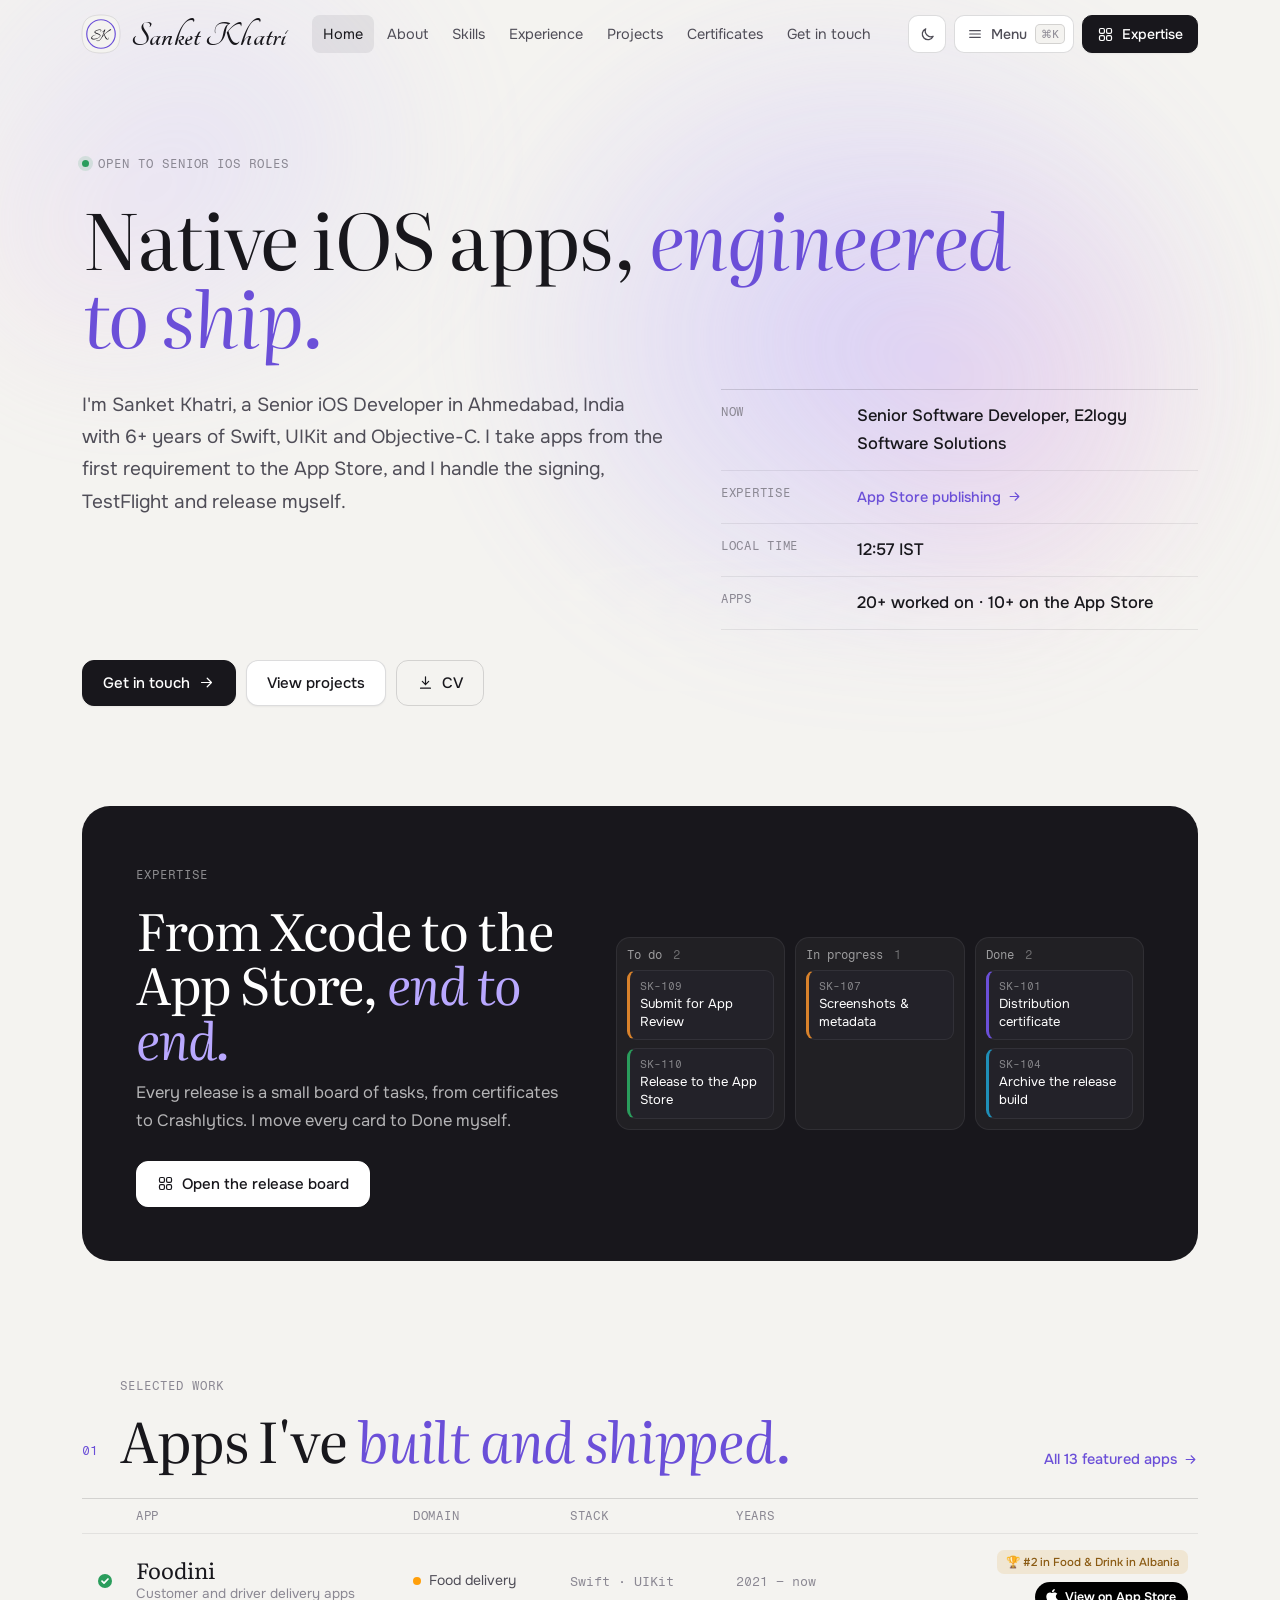
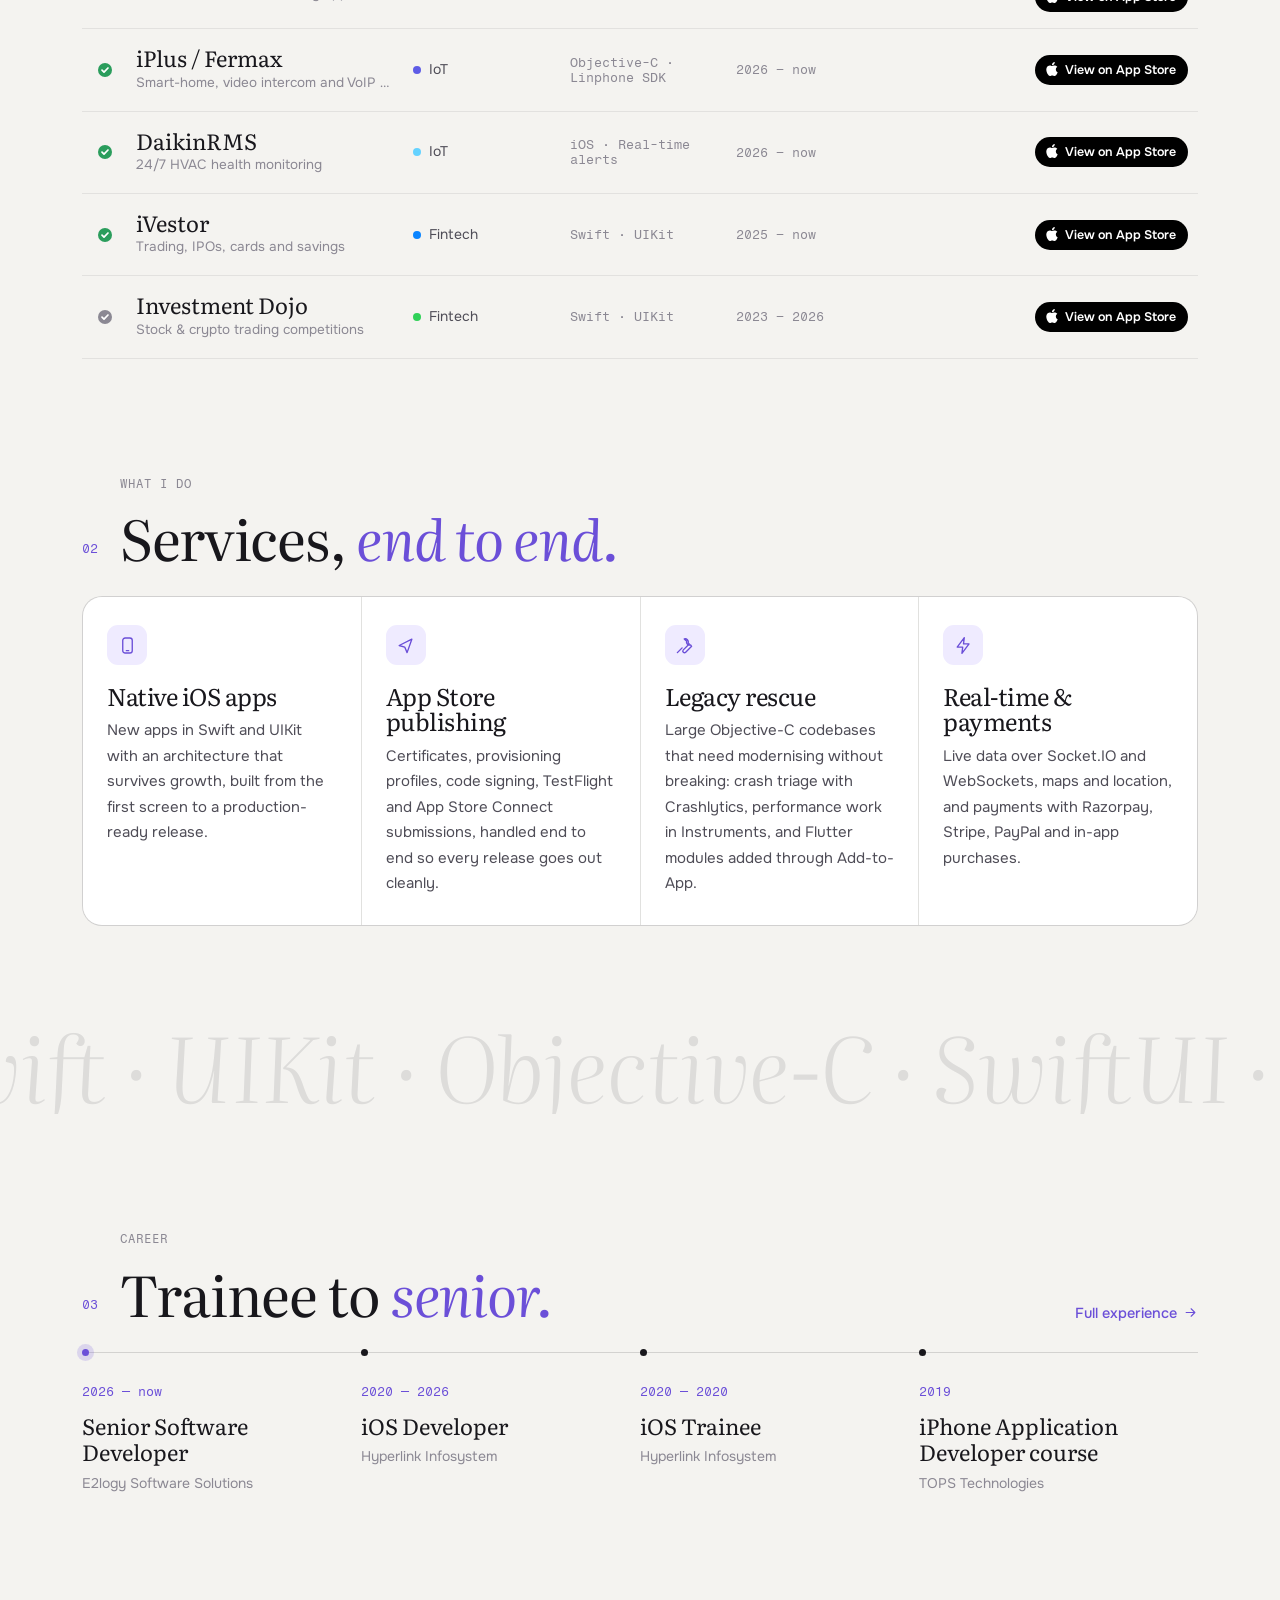
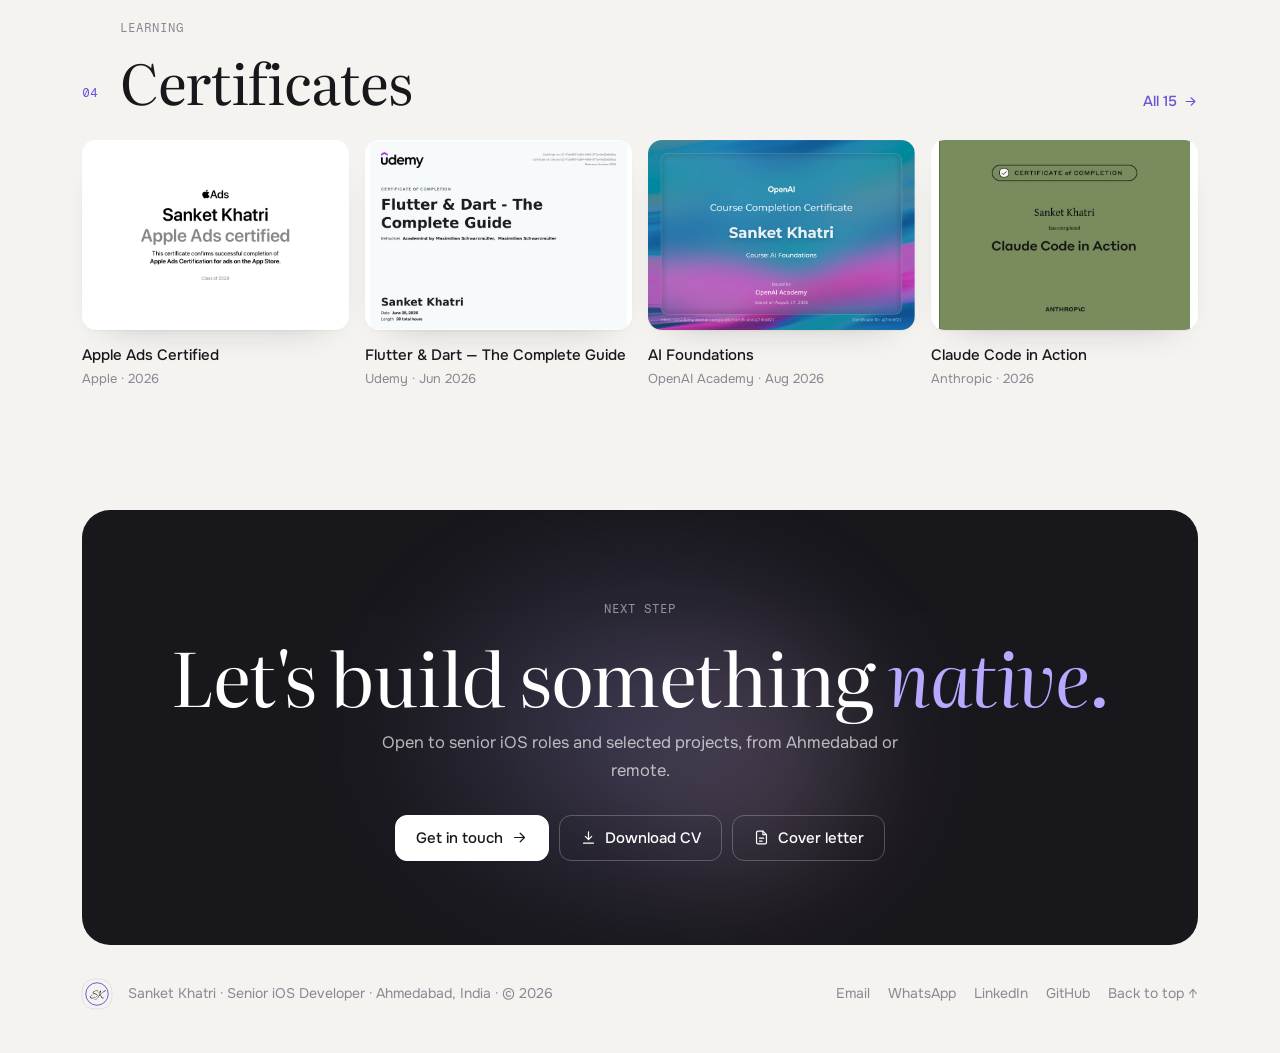
==== index.html @ 04eb6704 "initial portfolio commit" ====
<!doctype html>
<html lang="en">
<head>
  <meta charset="utf-8" />
  <script>try{var t=localStorage.getItem('sk-theme');if(t==='dark'||t==='light')document.documentElement.setAttribute('data-theme',t);}catch(e){}</script>
  <meta name="viewport" content="width=device-width, initial-scale=1, viewport-fit=cover" />
  <title>Sanket Khatri — Senior iOS Developer</title>
  <meta name="description" content="Sanket Khatri is a Senior iOS Developer in Ahmedabad with six years of Swift, UIKit and Objective-C who builds native apps and publishes them to the App Store end to end." />
  <meta property="og:title" content="Sanket Khatri — Senior iOS Developer" />
  <meta property="og:description" content="Sanket Khatri is a Senior iOS Developer in Ahmedabad with six years of Swift, UIKit and Objective-C who builds native apps and publishes them to the App Store end to end." />
  <meta property="og:type" content="website" />
  <link rel="canonical" href="https://sanketk2020.github.io/" />
  <meta name="author" content="Sanket Khatri" />
  <meta property="og:url" content="https://sanketk2020.github.io/" />
  <meta property="og:site_name" content="Sanket Khatri" />
  <meta property="og:image" content="https://sanketk2020.github.io/share.png" />
  <meta property="og:image:width" content="1200" />
  <meta property="og:image:height" content="630" />
  <meta property="og:image:alt" content="Sanket Khatri, Senior iOS Developer: native iOS apps, engineered to ship." />
  <meta name="twitter:card" content="summary_large_image" />
  <meta name="twitter:title" content="Sanket Khatri — Senior iOS Developer" />
  <meta name="twitter:image" content="https://sanketk2020.github.io/share.png" />
  <script type="application/ld+json">{"@context": "https://schema.org", "@type": "Person", "name": "Sanket Khatri", "jobTitle": "Senior iOS Developer", "url": "https://sanketk2020.github.io/", "image": "https://sanketk2020.github.io/share.png", "email": "mailto:sanketkhatri97@gmail.com", "address": {"@type": "PostalAddress", "addressLocality": "Ahmedabad", "addressRegion": "Gujarat", "addressCountry": "IN"}, "knowsAbout": ["iOS development", "Swift", "UIKit", "Objective-C", "SwiftUI", "App Store publishing"], "sameAs": ["https://www.linkedin.com/in/sanket-khatri-62255017a/", "https://github.com/sanketk2020"]}</script>
  <meta name="theme-color" content="#f4f3f0" />
  <link rel="icon" type="image/png" sizes="32x32" href="icon-32.png" />
  <link rel="icon" type="image/png" sizes="192x192" href="icon-192.png" />
  <link rel="apple-touch-icon" href="apple-touch-icon.png" />
  <link rel="preconnect" href="https://fonts.googleapis.com" />
  <link rel="preconnect" href="https://fonts.gstatic.com" crossorigin />
  <link href="https://fonts.googleapis.com/css2?family=Literata:ital,opsz,wght@0,7..72,300;0,7..72,400;0,7..72,500;1,7..72,300;1,7..72,400&family=Onest:wght@400;500;600;700&family=Fragment+Mono&family=Allura&family=Tangerine:wght@700&display=swap" rel="stylesheet" />
  <link rel="stylesheet" href="site.css?v=31" />
</head>
<body data-page="index">
  <a class="skip" href="#main">Skip to content</a>
  <main id="main"></main>
  <script src="data.js?v=31"></script>
  <script src="site.js?v=31"></script>
  <script data-goatcounter="https://sanketkhatri.goatcounter.com/count" async src="https://gc.zgo.at/count.js"></script>
  <script src="track.js" defer></script>
</body>
</html>
---- site.css ----
/* ===== shared base (same in every design; design styles follow below) ===== */
@view-transition { navigation: auto; }
::view-transition-old(root) { animation: vOut .22s ease both; }
::view-transition-new(root) { animation: vIn .42s cubic-bezier(.2,.8,.2,1) both; }
@keyframes vOut { to { opacity: 0; } }
@keyframes vIn { from { opacity: 0; transform: translateY(8px); } }
* { box-sizing: border-box; }
html { scroll-behavior: smooth; -webkit-text-size-adjust: 100%; }
body { margin: 0; background: var(--bg); color: var(--body); font: 16px/1.65 var(--sans); -webkit-font-smoothing: antialiased; overflow-x: hidden; }
body.lock { overflow: hidden; }
a { color: inherit; text-decoration: none; }
button { font: inherit; color: inherit; cursor: pointer; background: none; border: 0; padding: 0; text-align: inherit; }
img { max-width: 100%; }
h1, h2, h3, h4 { margin: 0; color: var(--ink); }
p { margin: 0 0 1em; }
:focus-visible { outline: 2px solid var(--accent); outline-offset: 3px; }
::selection { background: color-mix(in srgb, var(--accent) 22%, transparent); }
.muted { color: var(--mute); }
.ar { transition: transform .3s var(--ease); }
a:hover > .ar, button:hover > .ar { transform: translateX(3px); }
[hidden] { display: none !important; }

/* reveal on scroll */
.rv { opacity: 0; transform: translateY(16px); transition: opacity .7s var(--ease), transform .7s var(--ease); }
.rv.in { opacity: 1; transform: none; }
.d1 { transition-delay: .07s; } .d2 { transition-delay: .14s; } .d3 { transition-delay: .21s; }

/* chips, tags */
.chips { display: flex; flex-wrap: wrap; gap: 6px; }
.tag { display: inline-flex; align-items: center; gap: 5px; white-space: nowrap; }

/* App Store badge + pill */
.asbadge { display: inline-flex; align-items: center; gap: 7px; height: 40px; padding: 0 13px 0 10px; border-radius: 9px; background: #000; color: #fff; border: 1px solid #a6a6a6; cursor: pointer; white-space: nowrap; transition: transform .2s ease, box-shadow .2s ease, background .2s; }
.asbadge:hover { transform: translateY(-1px); box-shadow: 0 8px 18px -8px rgba(0,0,0,.55); }
.asbadge .apple { width: 21px; height: 21px; flex-shrink: 0; margin-top: -2px; }
.asbadge .as-txt { display: flex; flex-direction: column; line-height: 1; text-align: left; }
.asbadge small { font: 500 9.5px/1 -apple-system, 'SF Pro Text', 'Helvetica Neue', Arial, sans-serif; letter-spacing: .01em; }
.asbadge b { margin-top: 2px; font: 600 16px/1 -apple-system, 'SF Pro Display', 'Helvetica Neue', Arial, sans-serif; letter-spacing: -.02em; color: inherit; }
.asbadge.lg { height: 46px; padding: 0 16px 0 12px; }
.asbadge.lg .apple { width: 24px; height: 24px; }
.asbadge.lg b { font-size: 18px; }
.asbadge.pill { height: 30px; padding: 0 12px 0 10px; gap: 6px; border-radius: 99px; border: 0; font: 600 12.5px var(--sans); align-self: flex-start; }
.asbadge.pill .apple { width: 14px; height: 14px; }

/* modal frame */
.modal { position: fixed; inset: 0; z-index: 80; display: grid; place-items: center; padding: 20px; background: var(--scrim, rgba(10,10,12,.5)); backdrop-filter: blur(8px); -webkit-backdrop-filter: blur(8px); animation: mFd .25s ease; }
.m-box { position: relative; width: min(860px, 100%); max-height: calc(100vh - 40px); max-height: calc(100dvh - 40px); overflow: auto; overscroll-behavior: contain; background: var(--surface); color: var(--body); animation: mIn .4s var(--ease); }
.m-box.k-pub { width: min(760px, 100%); }
.m-x { position: absolute; top: 14px; right: 14px; z-index: 3; display: grid; place-items: center; width: 38px; height: 38px; border-radius: 99px; background: var(--chip, rgba(0,0,0,.06)); color: var(--ink); }
.m-x svg { width: 16px; height: 16px; }
@keyframes mFd { from { opacity: 0; } }
@keyframes mIn { from { opacity: 0; transform: translateY(18px) scale(.98); } }
.m-body { padding: 36px 40px 32px; }
.m-top { display: flex; align-items: baseline; gap: 16px; padding-right: 44px; }
.m-tags { margin: 16px 0 14px; }
.m-body h4 { margin: 22px 0 10px; }
.m-body ul { margin: 0; padding-left: 18px; }
.m-body li { margin-bottom: 5px; }
.m-btns { display: flex; flex-wrap: wrap; align-items: center; gap: 10px; margin-top: 26px; }
.m-cert { padding: 24px; }
.m-cert .frame { padding: 12px; }
.m-cert img { display: block; width: 100%; background: #fff; }
.m-cert .bar { display: flex; justify-content: space-between; align-items: center; flex-wrap: wrap; gap: 14px; margin-top: 18px; }
.m-cert .row-btns { display: flex; flex-wrap: wrap; gap: 10px; }
.m-pub { position: relative; padding: 38px 40px 34px; }
.mp-head h2 { margin: 12px 0 12px; padding-right: 40px; }
.mp-stats { display: grid; grid-template-columns: repeat(3, 1fr); gap: 10px; margin: 24px 0 26px; }
.mp-stats small { display: block; margin-top: 6px; font-size: 12.5px; }
.mp-steps { position: relative; list-style: none; margin: 0; padding: 0; display: grid; gap: 4px; }
.mp-steps li { position: relative; display: flex; gap: 16px; padding: 10px 0; animation: mpIn .5s var(--ease) both; }
.mp-steps li:nth-child(2) { animation-delay: .08s; } .mp-steps li:nth-child(3) { animation-delay: .16s; } .mp-steps li:nth-child(4) { animation-delay: .24s; }
@keyframes mpIn { from { opacity: 0; transform: translateY(10px); } }
.mp-ic { display: grid; place-items: center; width: 40px; height: 40px; flex-shrink: 0; }
.mp-ic svg { width: 19px; height: 19px; }
.mp-steps i { display: block; font: 500 10.5px var(--mono); font-style: normal; letter-spacing: .12em; text-transform: uppercase; }
.mp-steps b { display: block; margin: 2px 0 3px; font-size: 16px; color: var(--ink); }
.mp-steps small { display: block; font-size: 13.5px; line-height: 1.5; }
.mp-live { margin-top: 24px; padding-top: 22px; border-top: 1px solid var(--line); }
.mp-live h4 { margin: 0 0 12px; }
.mp-pills { display: flex; flex-wrap: wrap; gap: 8px; }
.mp-foot { display: flex; flex-wrap: wrap; gap: 10px; margin-top: 26px; }

/* form */
.form { display: grid; gap: 14px; }
.form .two { display: grid; grid-template-columns: 1fr 1fr; gap: 14px; }
.form label { display: grid; gap: 6px; font-size: 13px; font-weight: 600; color: var(--ink); }
.form input, .form select, .form textarea { width: 100%; font: 15px var(--sans); color: var(--ink); background: var(--field, transparent); border: 1px solid var(--line2, var(--line)); padding: 12px 14px; outline: none; transition: border-color .2s; }
.form input:focus, .form select:focus, .form textarea:focus { border-color: var(--accent); }
.form textarea { resize: vertical; }
.form .btn { justify-self: start; }

/* cover letter sheet */
.lt-btns { display: flex; flex-wrap: wrap; gap: 10px; margin-bottom: 24px; }
.letter { max-width: 820px; padding: 56px 64px 60px; background: #fffefb; color: #1e1e1c; font: 15.5px/1.75 var(--sans); box-shadow: 0 30px 70px -40px rgba(0,0,0,.45); border: 1px solid rgba(0,0,0,.08); border-top: 5px solid var(--accent); }
.letter h2 { font-size: 34px; color: #111; }
.lt-role { margin: 4px 0 10px; color: var(--accent); font-weight: 600; }
.lt-meta { margin: 0; font-size: 13.5px; color: #6b675f; }
.lt-meta a { color: var(--accent); }
.lt-head { padding-bottom: 20px; margin-bottom: 26px; border-bottom: 1px solid rgba(0,0,0,.1); }
.lt-date { color: #6b675f; }
.lt-sign span { color: #6b675f; }

@media (max-width: 680px) {
  .m-body, .m-pub { padding: 26px 20px 24px; }
  .m-cert { padding: 16px; }
  .form .two { grid-template-columns: 1fr; }
  .letter { padding: 30px 22px; font-size: 15px; }
}
@media (prefers-reduced-motion: reduce) {
  @view-transition { navigation: none; }
  *, *::before, *::after { animation-duration: .01ms !important; animation-iteration-count: 1 !important; transition-duration: .01ms !important; }
  .rv { opacity: 1; transform: none; }
}
@media print {
  body { background: #fff; }
  .modal, .no-print { display: none !important; }
  .rv { opacity: 1 !important; transform: none !important; }
  body[data-page="cover"] main > *:not(.letter) { display: none !important; }
  .letter { box-shadow: none; border: 0; padding: 0; max-width: none; }
}
.skip { position: absolute; left: -999px; top: 10px; z-index: 99; padding: 8px 14px; background: var(--surface); color: var(--ink); }
.skip:focus { left: 10px; }

/* effects layer + speciality overlays */
.fx { position: fixed; z-index: 90; pointer-events: none; }
.spx { position: fixed; inset: 0; z-index: 85; overflow: auto; overscroll-behavior: contain; }
.spx-x { position: absolute; top: 18px; right: 18px; z-index: 5; display: inline-flex; align-items: center; gap: 8px; height: 40px; padding: 0 16px; font: 600 13.5px var(--sans); cursor: pointer; }
.spx-x svg { width: 16px; height: 16px; }
@media (prefers-reduced-motion: reduce) { .fx { display: none; } }

/* ===== Lilac — calm and precise: warm stone, graphite, one lilac accent; a ⌘K menu and a release board ===== */
:root {
  --bg: #f4f3f0; --surface: #ffffff; --ink: #18171c; --body: #4f4d57; --mute: #8b8893; --line: rgba(24,23,28,.08); --line2: rgba(24,23,28,.15);
  --li: #6b4fd8; --li2: #b9a8ff; --tint: #efebff; --dark: #18171c; --accent: #6b4fd8; --live: #2a9d5c;
  --serif: 'Literata', Georgia, serif; --sans: 'Onest', system-ui, sans-serif; --mono: 'Fragment Mono', ui-monospace, Menlo, monospace;
  --ease: cubic-bezier(.2,.8,.2,1); --w: 1180px; --scrim: rgba(24,23,28,.4); --chip: rgba(24,23,28,.055); --field: #f4f3f0;
  --sh: 0 1px 2px rgba(24,23,28,.04), 0 16px 36px -26px rgba(24,23,28,.3);
}
body { font: 16.5px/1.7 var(--sans); }
h1, h2, h3 { font-family: var(--serif); font-weight: 400; letter-spacing: -.02em; line-height: 1.06; }
em { font-style: italic; color: var(--li); }
.content { max-width: var(--w); margin: 0 auto; padding: 0 32px; }
.eyebrow { display: inline-flex; align-items: center; gap: 9px; font: 400 12px var(--mono); letter-spacing: .08em; text-transform: uppercase; color: var(--mute); }
.live { width: 7px; height: 7px; border-radius: 50%; background: var(--live); box-shadow: 0 0 0 4px rgba(42,157,92,.14); }
.muted { color: var(--mute); }
.mesh { position: absolute; z-index: -1; pointer-events: none; width: 560px; height: 420px; border-radius: 50%; background: radial-gradient(closest-side, rgba(185,168,255,.55), transparent), radial-gradient(closest-side at 70% 60%, rgba(255,196,214,.4), transparent); filter: blur(50px); opacity: .7; translate: calc(var(--mx, 0) * 40px) calc(var(--my, 0) * 30px); transition: translate .6s var(--ease); }

/* buttons, chips, tags */
.btn { display: inline-flex; align-items: center; justify-content: center; gap: 8px; height: 46px; padding: 0 20px; border-radius: 12px; border: 1px solid var(--line2); background: var(--surface); color: var(--ink); font: 500 15px var(--sans); white-space: nowrap; box-shadow: 0 1px 2px rgba(24,23,28,.05); transition: background .2s, border-color .2s, color .2s, transform .2s var(--ease); }
.btn svg { width: 17px; height: 17px; }
.btn:hover { border-color: var(--ink); }
.btn:active { transform: scale(.98); }
.btn.pri { background: var(--ink); border-color: var(--ink); color: #fff; }
.btn.pri:hover { background: var(--li); border-color: var(--li); }
.btn.ghost { background: transparent; box-shadow: none; }
.btn.light { background: #fff; border-color: #fff; color: var(--ink); }
.btn.light:hover { background: var(--tint); }
.btn.on-dark { background: transparent; border-color: rgba(255,255,255,.24); color: #fff; box-shadow: none; }
.btn.on-dark:hover { border-color: #fff; }
.btn.sm { height: 38px; padding: 0 14px; font-size: 14px; border-radius: 10px; }
.btn:disabled { opacity: .6; }
.row-btns { display: flex; flex-wrap: wrap; gap: 10px; }
.more, .lnk { display: inline-flex; align-items: center; gap: 6px; font: 500 14.5px var(--sans); color: var(--li); white-space: nowrap; }
.more svg, .lnk svg { width: 15px; height: 15px; }
.chip { padding: 3px 10px; border-radius: 7px; background: var(--chip); font-size: 12.5px; color: var(--body); }
.chip.core { background: var(--tint); color: var(--li); font-weight: 500; }
.tag { height: 24px; padding: 0 9px; border-radius: 7px; background: var(--chip); font-size: 11.5px; font-weight: 500; color: var(--mute); }
.tag.live { color: var(--live); background: rgba(42,157,92,.1); }
.tag.gold { color: #8a5a12; background: rgba(214,160,60,.16); }
.tag.dev { color: var(--li); background: var(--tint); }
.asbadge.pill { position: relative; z-index: 2; }
.hit { position: absolute; inset: 0; z-index: 1; border-radius: inherit; }
kbd { display: inline-grid; place-items: center; min-width: 22px; height: 20px; padding: 0 5px; border-radius: 5px; border: 1px solid var(--line2); background: var(--bg); font: 400 11px var(--mono); color: var(--mute); }

/* header */
.top { position: sticky; top: 0; z-index: 50; transition: background .3s, box-shadow .3s; }
.top.scrolled { background: rgba(244,243,240,.82); box-shadow: 0 1px 0 var(--line); backdrop-filter: blur(16px) saturate(1.5); -webkit-backdrop-filter: blur(16px) saturate(1.5); }
.top-in { display: flex; align-items: center; gap: 20px; max-width: var(--w); height: 68px; margin: 0 auto; padding: 0 32px; }
.wm { display: flex; align-items: center; gap: 10px; flex-shrink: 0; }
.mk { display: grid; place-items: center; width: 32px; height: 32px; border-radius: 9px; background: var(--ink); color: #fff; font: italic 400 14px var(--serif); }
.mk.sm { width: 28px; height: 28px; font-size: 12px; border-radius: 8px; }
.wm b { font: 500 17px var(--sans); color: var(--ink); letter-spacing: -.01em; }
.nav { display: flex; gap: 2px; margin: 0 auto; }
.nav a { padding: 7px 11px; border-radius: 8px; font-size: 14.5px; color: var(--body); white-space: nowrap; transition: background .2s, color .2s; }
.nav a:hover { background: var(--chip); color: var(--ink); }
.nav a.on { color: var(--ink); background: rgba(24,23,28,.07); }
.acts { display: flex; align-items: center; gap: 8px; flex-shrink: 0; }
.kbtn { display: inline-flex; align-items: center; gap: 8px; height: 38px; padding: 0 8px 0 12px; border-radius: 10px; border: 1px solid var(--line2); background: var(--surface); color: var(--body); font: 500 14px var(--sans); }
.kbtn svg { width: 16px; height: 16px; }
.kbtn:hover { border-color: var(--ink); color: var(--ink); }

/* ⌘K command menu */
.cmdk { position: fixed; inset: 0; z-index: 90; display: flex; justify-content: center; align-items: flex-start; padding: 12vh 16px 16px; background: rgba(24,23,28,.3); backdrop-filter: blur(6px); -webkit-backdrop-filter: blur(6px); animation: mFd .2s ease; }
.ck-box { width: min(600px, 100%); max-height: 70vh; display: flex; flex-direction: column; border-radius: 18px; background: var(--surface); box-shadow: 0 40px 90px -30px rgba(24,23,28,.6), 0 0 0 1px var(--line); overflow: hidden; animation: mIn .3s var(--ease); }
.ck-in { display: flex; align-items: center; gap: 10px; padding: 14px 16px; border-bottom: 1px solid var(--line); }
.ck-in svg { width: 18px; height: 18px; color: var(--li); }
.ck-in input { flex: 1; border: 0; outline: 0; background: none; font: 400 17px var(--sans); color: var(--ink); }
.ck-list { overflow-y: auto; padding: 6px; }
.ck-i { display: flex; align-items: center; gap: 12px; width: 100%; padding: 10px 12px; border-radius: 10px; text-align: left; color: var(--ink); }
.ck-i:hover, .ck-i.sel { background: var(--tint); }
.ck-ic { display: grid; place-items: center; width: 30px; height: 30px; flex-shrink: 0; border-radius: 8px; background: var(--chip); color: var(--body); }
.ck-i.sel .ck-ic { background: var(--li); color: #fff; }
.ck-ic svg { width: 16px; height: 16px; }
.ck-i b { flex: 1; font-weight: 500; font-size: 15px; }
.ck-i small { font: 400 11.5px var(--mono); color: var(--mute); }
.ck-none { padding: 18px; text-align: center; color: var(--mute); margin: 0; }

/* hero */
.hero { position: relative; padding: 80px 0 40px; }
.mesh.big { right: -120px; top: -40px; width: 760px; height: 560px; }
.hero h1 { max-width: 1000px; margin: 22px 0 34px; font-size: clamp(44px, 6vw, 86px); line-height: 1.02; }
.h-row { display: grid; grid-template-columns: 1.1fr .9fr; gap: 56px; align-items: start; margin-bottom: 30px; }
.lede { font-size: 19px; margin: 0; }
.kv { margin: 0; border-top: 1px solid var(--line2); }
.kv div { display: grid; grid-template-columns: 120px 1fr; gap: 16px; padding: 12px 0; border-bottom: 1px solid var(--line); }
.kv dt { font: 400 12px var(--mono); letter-spacing: .06em; text-transform: uppercase; color: var(--mute); padding-top: 3px; }
.kv dd { margin: 0; color: var(--ink); font-weight: 500; }
.kv.grid { display: grid; grid-template-columns: 1fr 1fr; column-gap: 28px; }
.kv.grid div { grid-template-columns: 1fr; gap: 2px; }
.kv.strip { display: grid; grid-template-columns: repeat(4, 1fr); column-gap: 24px; margin-bottom: 30px; }
.kv.strip div { grid-template-columns: 1fr; gap: 2px; }
.kv.strip dd { font: 400 26px var(--serif); }

/* speciality band */
.ship { position: relative; display: grid; grid-template-columns: .9fr 1.1fr; gap: 48px; align-items: center; margin: 60px 0 0; padding: 54px; border-radius: 28px; background: var(--dark); color: rgba(255,255,255,.68); overflow: hidden; }
.ship h2, .cta h2 { margin: 14px 0 14px; color: #fff; font-size: clamp(34px, 4vw, 52px); }
.ship em, .cta em { color: var(--li2); }
.ship .eyebrow, .cta .eyebrow { color: rgba(255,255,255,.5); }
.ship p { margin-bottom: 26px; }
.mini-board { display: grid; grid-template-columns: repeat(3, minmax(0, 1fr)); gap: 10px; }
.mb-col { display: grid; align-content: start; gap: 8px; padding: 10px; border-radius: 14px; background: rgba(255,255,255,.04); border: 1px solid rgba(255,255,255,.07); }
.mb-col small { font: 400 11.5px var(--mono); color: rgba(255,255,255,.55); }
.mb-col small i { font-style: normal; margin-left: 4px; color: rgba(255,255,255,.35); }
.mb-c { display: block; padding: 9px 10px; border-radius: 9px; background: #232229; border: 1px solid rgba(255,255,255,.07); border-left: 3px solid var(--c); color: #fff; font-size: 13px; line-height: 1.35; }
.mb-c i { display: block; font: 400 10.5px var(--mono); font-style: normal; color: rgba(255,255,255,.45); margin-bottom: 2px; }

/* section heads */
.sec-h { display: flex; align-items: flex-end; gap: 22px; margin: 110px 0 30px; }
.sec-h > div { flex: 1; }
.sec-h h2 { margin-top: 10px; font-size: clamp(36px, 4.4vw, 56px); }
.sec-n { font: 400 13px var(--mono); color: var(--li); padding-bottom: 10px; }
.sec-n.sm { display: block; padding: 0; margin-bottom: 12px; }

/* apps table */
.tbl { border-top: 1px solid var(--line2); }
.tr { position: relative; display: grid; grid-template-columns: 26px minmax(0, 1.5fr) minmax(0, .8fr) minmax(0, .8fr) 110px auto; align-items: center; gap: 18px; padding: 16px 10px; border-bottom: 1px solid var(--line); transition: background .2s; }
.tr:not(.th):hover { background: rgba(255,255,255,.7); }
.th { padding: 10px; font: 400 11.5px var(--mono); letter-spacing: .06em; text-transform: uppercase; color: var(--mute); }
.st { display: grid; place-items: center; }
.sti { width: 16px; height: 16px; }
.st.done { color: var(--live); }
.st.shipped { color: var(--mute); }
.st.doing { color: var(--li); }
.t-name b { display: block; font: 400 22px/1.2 var(--serif); color: var(--ink); }
.t-name small { display: block; font-size: 13.5px; color: var(--mute); overflow: hidden; text-overflow: ellipsis; white-space: nowrap; }
.t-dom { display: inline-flex; align-items: center; gap: 8px; font-size: 14px; color: var(--body); }
.t-dom i { width: 8px; height: 8px; border-radius: 50%; background: var(--a); flex-shrink: 0; }
.t-stack, .t-yr { font: 400 12.5px var(--mono); color: var(--mute); }
.t-end { display: flex; align-items: center; justify-content: flex-end; gap: 8px; flex-wrap: wrap; }
.t-end .asbadge.pill { align-self: center; }
.legend { display: flex; align-items: center; flex-wrap: wrap; gap: 6px 10px; margin-top: 14px; font-size: 13px; color: var(--mute); }
.legend .st { display: inline-grid; margin-left: 8px; }

/* services, process */
.svc { list-style: none; margin: 0; padding: 0; display: grid; grid-template-columns: repeat(4, minmax(0, 1fr)); gap: 1px; background: var(--line); border: 1px solid var(--line); border-radius: 20px; overflow: hidden; }
.sv { padding: 28px 24px; background: var(--surface); }
.sv-ic { display: grid; place-items: center; width: 40px; height: 40px; margin-bottom: 18px; border-radius: 11px; background: var(--tint); color: var(--li); }
.sv-ic svg { width: 19px; height: 19px; }
.sv h3 { margin-bottom: 10px; font-size: 24px; }
.sv p { margin: 0; font-size: 15px; }

/* drifting words */
.words { margin: 90px calc(50% - 50vw) 0; overflow: hidden; white-space: nowrap; }
.words span { display: inline-block; padding-left: 4vw; font: italic 300 clamp(40px, 7vw, 96px)/1.1 var(--serif); color: rgba(24,23,28,.1); }

/* timeline */
.tl { display: grid; grid-template-columns: repeat(4, minmax(0, 1fr)); border-top: 1px solid var(--line2); }
.tl-i { position: relative; padding: 24px 20px 6px 0; }
.tl-i::before { content: ""; position: absolute; top: -4px; left: 0; width: 7px; height: 7px; border-radius: 50%; background: var(--ink); }
.tl-i.cur::before { background: var(--li); box-shadow: 0 0 0 5px rgba(107,79,216,.18); }
.tl-y { font: 400 12.5px var(--mono); color: var(--li); }
.tl-i b { display: block; margin: 8px 0 3px; font: 400 22px/1.2 var(--serif); color: var(--ink); }
.tl-i small { font-size: 14px; color: var(--mute); }

/* certificates */
.certs { display: grid; grid-template-columns: repeat(4, minmax(0, 1fr)); gap: 16px; }
.cert { display: flex; flex-direction: column; gap: 3px; text-align: left; }
.ct-img { display: block; aspect-ratio: 1.41; margin-bottom: 12px; border-radius: 14px; overflow: hidden; background: #fff; box-shadow: var(--sh); }
.ct-img img { display: block; width: 100%; height: 100%; object-fit: cover; transition: scale .6s var(--ease); }
.cert:hover .ct-img img { scale: 1.04; }
.cert b { font-size: 15px; font-weight: 500; line-height: 1.35; color: var(--ink); }
.cert small { font-size: 13px; color: var(--mute); }

/* call to action + footer */
.cta { position: relative; isolation: isolate; margin: 120px 0 0; padding: 84px 40px; border-radius: 28px; background: var(--dark); color: rgba(255,255,255,.68); text-align: center; overflow: hidden; }
.cta .mesh { left: 50%; top: 50%; margin: -210px 0 0 -280px; opacity: .45; z-index: -1; }
.cta h2 { font-size: clamp(42px, 5.8vw, 80px); }
.cta p { max-width: 520px; margin: 0 auto 30px; }
.cta .row-btns { justify-content: center; }
.foot { display: flex; align-items: center; flex-wrap: wrap; gap: 12px 16px; padding: 34px 0 44px; font-size: 14px; color: var(--mute); }
.soc { display: flex; flex-wrap: wrap; gap: 4px 18px; margin-left: auto; }
.soc a:hover { color: var(--li); }

/* page heads */
.phead { position: relative; padding: 64px 0 46px; }
.phead h1 { margin: 16px 0 18px; font-size: clamp(44px, 6vw, 84px); line-height: 1.02; }
.phead p { max-width: 640px; font-size: 18.5px; margin: 0; }

/* about: a big portrait */
.about { display: grid; grid-template-columns: minmax(0, 1fr) minmax(0, 1fr); gap: 60px; align-items: start; }
.portrait { position: sticky; top: 96px; margin: 0; }
.pf { position: relative; aspect-ratio: 4 / 5; border-radius: 24px; overflow: hidden; background: #1b1a20; box-shadow: 0 50px 90px -50px rgba(24,23,28,.7); }
.pf::after { content: ""; position: absolute; inset: 0; border-radius: inherit; box-shadow: inset 0 0 0 1px rgba(255,255,255,.08); background: linear-gradient(to top, rgba(107,79,216,.22), transparent 40%); mix-blend-mode: multiply; pointer-events: none; }
.pt-img { position: absolute; inset: -8% 0; background: url(assets/portrait.webp) 50% 16% / cover no-repeat; transition: scale 1.2s var(--ease); }
.pf:hover .pt-img { scale: 1.03; }
.portrait figcaption { display: flex; justify-content: space-between; margin-top: 12px; font: 400 12px var(--mono); letter-spacing: .06em; text-transform: uppercase; color: var(--mute); }
.ab-r { display: grid; gap: 30px; }
.prose { font-size: 17.5px; }
.prose .row-btns { margin-top: 26px; }
.oss, .edu { display: grid; grid-template-columns: 1fr 1fr; gap: 16px; }
.os, .ed { display: flex; flex-direction: column; gap: 8px; padding: 28px; border-radius: 20px; background: var(--surface); box-shadow: var(--sh); transition: transform .3s var(--ease); }
a.os:hover { transform: translateY(-3px); }
.os small { font: 400 12px var(--mono); color: var(--li); }
.os b, .ed b { font: 400 30px var(--serif); color: var(--ink); }
.ed b { font-size: 24px; }
.os p { margin: 0; }
.os .more { margin-top: auto; }
.ed small { color: var(--mute); }

/* skills */
.skills { display: grid; grid-template-columns: 1fr 1fr; gap: 16px; }
.sk { padding: 28px; border-radius: 20px; background: var(--surface); box-shadow: var(--sh); }
.sk-h .sec-n { margin-bottom: 8px; }
.sk h3 { font-size: 28px; }
.sk p { margin: 8px 0 16px; color: var(--mute); }
.sk.hot { background: var(--dark); color: rgba(255,255,255,.75); }
.sk.hot h3 { color: #fff; }
.sk.hot .sec-n { color: var(--li2); }
.sk.hot p { color: rgba(255,255,255,.55); }
.sk.hot .chip { background: rgba(255,255,255,.08); color: rgba(255,255,255,.85); }
.sk.hot .chip.core { background: var(--li2); color: var(--ink); }
.sk.hot .btn { margin-top: 20px; }

/* experience */
.jobs { display: grid; gap: 14px; }
.job { display: grid; grid-template-columns: 200px 1fr; gap: 30px; padding: 30px 32px; border-radius: 22px; background: var(--surface); box-shadow: var(--sh); }
.job.cur { box-shadow: 0 0 0 1.5px var(--li), var(--sh); }
.job-l { display: grid; gap: 10px; justify-items: start; align-content: start; }
.job-l small { color: var(--mute); }
.job-b h3 { font-size: 32px; }
.co { margin: 6px 0 16px; color: var(--li); font-weight: 500; }
.job-b ul { margin: 0 0 20px; padding-left: 18px; }
.job-b li { margin-bottom: 6px; }

/* projects */
.filters { display: flex; flex-wrap: wrap; gap: 6px; margin-bottom: 22px; }
.filters button { height: 36px; padding: 0 13px; border-radius: 9px; border: 1px solid var(--line2); background: var(--surface); font-size: 14px; color: var(--body); transition: background .2s, color .2s, border-color .2s; }
.filters button:hover { border-color: var(--ink); }
.filters button.on { background: var(--ink); border-color: var(--ink); color: #fff; }
.filters sup { font: 400 10.5px var(--mono); opacity: .6; }

/* contact */
.contact { display: grid; grid-template-columns: minmax(0, 1fr) minmax(0, 1fr); gap: 44px; align-items: start; }
.mega { display: inline-block; font: 400 clamp(26px, 3.4vw, 42px)/1.15 var(--serif); color: var(--ink); border-bottom: 1px solid var(--line2); word-break: break-all; transition: color .2s, border-color .2s; }
.mega:hover { color: var(--li); border-color: var(--li); }
.contact .muted { margin: 14px 0 20px; }
.list { border-radius: 20px; background: var(--surface); box-shadow: var(--sh); overflow: hidden; }
.lrow { display: grid; grid-template-columns: 32px 110px minmax(0, 1fr) 18px; align-items: center; gap: 12px; width: 100%; padding: 13px 18px; border-top: 1px solid var(--line); text-align: left; transition: background .2s; }
.lrow:first-child { border-top: 0; }
.lrow:hover { background: var(--tint); }
.lr-ic { display: grid; place-items: center; width: 32px; height: 32px; border-radius: 9px; background: var(--tint); color: var(--li); }
.lr-ic svg { width: 16px; height: 16px; }
.lrow b { font-weight: 500; color: var(--ink); }
.lrow > span:not(.lr-ic) { color: var(--body); overflow: hidden; text-overflow: ellipsis; white-space: nowrap; }
.lrow > svg { width: 16px; height: 16px; color: var(--mute); }
.formcard { padding: 32px; border-radius: 22px; background: var(--surface); box-shadow: var(--sh); }
.formcard h3 { font-size: 32px; margin: 12px 0 6px; }
.form input, .form select, .form textarea { border-radius: 10px; background: var(--bg); border-color: transparent; }

/* modal + letter */
.m-box { border-radius: 22px; box-shadow: 0 40px 90px -40px rgba(24,23,28,.6); }
.m-idx { font: italic 400 40px var(--serif); color: var(--li); }
.m-app h2 { font-size: 38px; }
.m-body h4 { font: 400 11.5px var(--mono); letter-spacing: .08em; text-transform: uppercase; color: var(--mute); }
.m-cert .frame { border-radius: 14px; background: var(--bg); }
.m-cert h2 { font-size: 26px; }
.letter { border-radius: 8px; border-top-color: var(--li); }
.letter h2 { font-family: var(--serif); font-weight: 400; }

/* pointer: a label that says what a click will do */
.hint { position: fixed; left: 0; top: 0; z-index: 95; padding: 5px 10px; border-radius: 8px; background: var(--ink); color: #fff; font: 500 12.5px var(--sans); white-space: nowrap; pointer-events: none; opacity: 0; scale: .85; transform-origin: 0 0; transition: opacity .18s, scale .25s var(--ease); box-shadow: 0 10px 24px -10px rgba(24,23,28,.6); }
.hint.on { opacity: 1; scale: 1; }
/* click: a checkmark draws itself */
.tick { width: 48px; height: 48px; margin: -24px 0 0 -24px; }
.tick svg { width: 100%; height: 100%; overflow: visible; }
.tick circle { fill: var(--tint); stroke: var(--li); stroke-width: 2; stroke-dasharray: 132; stroke-dashoffset: 132; animation: tkC .5s var(--ease) forwards, tkF 1.3s ease forwards; transform-origin: center; }
.tick path { fill: none; stroke: var(--li); stroke-width: 3; stroke-linecap: round; stroke-linejoin: round; stroke-dasharray: 32; stroke-dashoffset: 32; animation: tkP .35s .35s var(--ease) forwards, tkF 1.3s ease forwards; }
@keyframes tkC { to { stroke-dashoffset: 0; } }
@keyframes tkP { to { stroke-dashoffset: 0; } }
@keyframes tkF { 0%, 70% { opacity: 1; } to { opacity: 0; } }

/* ---------- Speciality: the release board ---------- */
.spx.board { background: rgba(244,243,240,.97); opacity: 0; transition: opacity .35s; }
.spx.board.open { opacity: 1; }
.spx.board.closing { opacity: 0; }
.kb-wrap { width: min(1120px, 100%); margin: 0 auto; padding: 40px 28px 60px; transform: translateY(14px); transition: transform .5s var(--ease); }
.board.open .kb-wrap { transform: none; }
.kb-head { display: flex; align-items: flex-start; justify-content: space-between; gap: 20px; }
.kb-head h2 { margin: 10px 0 6px; font-size: clamp(32px, 4vw, 46px); }
.kb-prog { margin: 24px 0 18px; }
.kb-stages { display: flex; flex-wrap: wrap; gap: 8px; margin-bottom: 12px; }
.kb-stages span { display: inline-flex; align-items: center; gap: 7px; height: 30px; padding: 0 12px; border-radius: 99px; background: var(--surface); border: 1px solid var(--line); font-size: 13px; color: var(--mute); transition: background .3s, color .3s, border-color .3s; }
.kb-stages i { width: 8px; height: 8px; border-radius: 50%; background: var(--c); opacity: .4; }
.kb-stages span.on { color: var(--ink); border-color: var(--c); box-shadow: 0 0 0 3px color-mix(in srgb, var(--c) 15%, transparent); }
.kb-stages span.on i, .kb-stages span.ok i { opacity: 1; }
.kb-stages span.ok { color: var(--ink); }
.kb-bar { height: 6px; border-radius: 6px; background: rgba(24,23,28,.08); overflow: hidden; }
.kb-bar i { display: block; height: 100%; width: calc(var(--p, 0) * 100%); background: linear-gradient(90deg, var(--li), var(--live)); transition: width .5s var(--ease); }
.kb-count { display: block; margin-top: 6px; font: 400 12px var(--mono); color: var(--mute); }
.kb-cols { display: grid; grid-template-columns: repeat(3, minmax(0, 1fr)); gap: 14px; }
.kcol { min-height: 300px; padding: 12px; border-radius: 18px; background: rgba(24,23,28,.04); }
.kcol header { display: flex; align-items: center; gap: 8px; padding: 2px 4px 12px; }
.kh-ic { display: grid; color: var(--mute); }
.kcol[data-col="doing"] .kh-ic { color: var(--li); }
.kcol[data-col="done"] .kh-ic { color: var(--live); }
.kcol header b { font-size: 14px; font-weight: 600; color: var(--ink); }
.kh-n { font: 400 12px var(--mono); font-style: normal; color: var(--mute); }
.kcol-b { display: grid; gap: 8px; }
.kc { padding: 11px 12px; border-radius: 12px; background: var(--surface); box-shadow: 0 1px 2px rgba(24,23,28,.06), 0 0 0 1px var(--line); }
.kc.doing { box-shadow: 0 0 0 1.5px var(--li), 0 12px 24px -14px rgba(107,79,216,.5); }
.kc-top { display: flex; align-items: center; gap: 8px; margin-bottom: 6px; }
.kc-st { display: grid; color: var(--mute); }
.kc.doing .kc-st { color: var(--li); }
.kc.done .kc-st { color: var(--live); }
.kc-top i { font: 400 11.5px var(--mono); font-style: normal; color: var(--mute); }
.kc-av { display: grid; place-items: center; width: 20px; height: 20px; margin-left: auto; border-radius: 50%; background: var(--ink); color: #fff; font: italic 400 9px var(--serif); }
.kc b { display: block; font-size: 14.5px; font-weight: 500; color: var(--ink); line-height: 1.35; }
.kc.done b { color: var(--mute); }
.kc-tag { display: inline-flex; align-items: center; gap: 6px; margin-top: 8px; font-size: 12px; color: var(--body); }
.kc-tag::before { content: ""; width: 7px; height: 7px; border-radius: 2px; background: var(--c); }
.kb-end { display: flex; gap: 18px; margin-top: 22px; padding: 26px; border-radius: 20px; background: var(--dark); color: rgba(255,255,255,.7); opacity: .25; transition: opacity .6s; }
.board.done .kb-end { opacity: 1; }
.kb-check { display: grid; color: var(--live); }
.kb-check .sti { width: 34px; height: 34px; }
.kb-end h3 { color: #fff; font-size: clamp(26px, 3vw, 34px); }
.kb-end em { color: var(--li2); }
.kb-stats { display: flex; flex-wrap: wrap; gap: 6px 22px; margin: 12px 0 16px; }
.kb-stats b { color: #fff; font: 400 22px var(--serif); }
.kb-end .row-btns { margin-top: 18px; }
.kb-end .btn:not(.pri) { background: transparent; border-color: rgba(255,255,255,.24); color: #fff; }

/* ---------- responsive ---------- */
@media (max-width: 1180px) {
  .nav { display: none; }
  .acts { margin-left: auto; }
  .h-row { grid-template-columns: 1fr; gap: 30px; }
  .ship { grid-template-columns: 1fr; padding: 42px; gap: 30px; }
  .svc { grid-template-columns: repeat(2, minmax(0, 1fr)); }
  .tl { grid-template-columns: repeat(2, minmax(0, 1fr)); row-gap: 14px; }
  .certs { grid-template-columns: repeat(3, minmax(0, 1fr)); }
  .tr { grid-template-columns: 26px minmax(0, 1.5fr) minmax(0, .8fr) 110px auto; }
  .t-stack, .th span:nth-child(4) { display: none; }
  .about { gap: 36px; }
}
@media (max-width: 760px) {
  .content { padding: 0 18px; }
  .top-in { height: 60px; padding: 0 16px; gap: 10px; }
  .wm b { font-size: 16px; }
  .kbtn kbd { display: none; }
  .acts .btn span { display: none; }
  .acts .btn { width: 38px; padding: 0; }
  .hero { padding: 40px 0 26px; }
  .hero h1 { font-size: clamp(38px, 11vw, 56px); margin-bottom: 24px; }
  .lede { font-size: 17px; }
  .kv div { grid-template-columns: 96px 1fr; }
  .kv.grid, .kv.strip { grid-template-columns: 1fr; }
  .ship { padding: 30px 20px; border-radius: 22px; margin-top: 40px; }
  .mini-board { grid-template-columns: 1fr; }
  .mb-col { grid-template-columns: 1fr 1fr; }
  .mb-col small { grid-column: 1 / -1; }
  .sec-h { margin-top: 80px; flex-direction: column; align-items: flex-start; gap: 6px; }
  .sec-n { padding: 0; }
  .th { display: none; }
  .tr { grid-template-columns: 22px minmax(0, 1fr); gap: 4px 12px; padding: 16px 4px; }
  .t-name { grid-column: 2; }
  .t-dom, .t-yr { grid-column: 2; }
  .t-yr { margin-top: -2px; }
  .t-end { grid-column: 2; justify-content: flex-start; margin-top: 6px; }
  .tr > .st { grid-row: 1; align-self: start; margin-top: 6px; }
  .t-name small { white-space: normal; }
  .svc, .tl, .skills, .oss, .edu { grid-template-columns: minmax(0, 1fr); }
  .certs { grid-template-columns: 1fr 1fr; gap: 12px; }
  .cert b { font-size: 14px; }
  .cta { padding: 56px 22px; border-radius: 22px; margin-top: 90px; }
  .foot { flex-direction: column; align-items: flex-start; }
  .soc { margin-left: 0; }
  .phead { padding: 40px 0 30px; }
  .phead p { font-size: 17px; }
  .mesh { width: 320px; height: 260px; }
  .mesh.big { width: 380px; height: 320px; right: -100px; }
  .about { grid-template-columns: 1fr; }
  .portrait { position: relative; top: 0; }
  .sk, .os, .ed { padding: 24px 20px; }
  .job { grid-template-columns: 1fr; gap: 12px; padding: 24px 20px; }
  .job-l { display: flex; flex-wrap: wrap; align-items: center; }
  .job-b h3 { font-size: 28px; }
  .contact { grid-template-columns: minmax(0, 1fr); gap: 34px; }
  .lrow { grid-template-columns: 32px minmax(0, 1fr) 18px; }
  .lrow > span:not(.lr-ic) { grid-column: 2; grid-row: 2; }
  .lrow > svg { grid-column: 3; grid-row: 1 / span 2; }
  .formcard { padding: 24px 20px; }
  .kb-wrap { padding: 24px 16px 50px; }
  .kb-head { flex-direction: column-reverse; }
  .kb-head .btn { align-self: flex-end; }
  .kb-cols { grid-template-columns: 1fr; }
  .kcol { min-height: 0; }
  .kb-end { flex-direction: column; padding: 22px 18px; }
}
.cta, .ship { overflow-x: clip; }

/* full-screen background glow: spans the whole viewport width and runs up behind the nav, fading out softly */
.bleed { position: absolute; z-index: -1; top: -140px; bottom: -80px; left: calc(50% - 50vw); width: 100vw; overflow: hidden; pointer-events: none;
  -webkit-mask-image: linear-gradient(to bottom, #000 70%, transparent); mask-image: linear-gradient(to bottom, #000 70%, transparent); }
.bleed i { position: absolute; inset: 0; }
.bleed .mesh { z-index: auto; }
.bleed .mesh.big { left: auto; right: 2vw; top: 60px; width: min(1000px, 62vw); height: min(720px, 80%); opacity: .8; }
.bleed .mesh.alt { left: -8vw; top: -40px; width: min(760px, 46vw); height: 60%; opacity: .45; background: radial-gradient(closest-side, rgba(196,182,255,.55), transparent), radial-gradient(closest-side at 30% 70%, rgba(255,214,226,.35), transparent); }
.phead .bleed .mesh.big { top: 20px; height: min(520px, 90%); width: min(860px, 56vw); }
body { overflow-x: hidden; }
@media (max-width: 760px) {
  .bleed { top: -100px; }
  .bleed .mesh.big { right: -20vw; width: 110vw; height: 70%; }
  .bleed .mesh.alt { left: -30vw; width: 90vw; height: 45%; }
}
@media print { .top, .cta, .words { display: none !important; } }
.tr { grid-template-columns: 26px minmax(0, 1.4fr) minmax(0, .75fr) minmax(0, .8fr) 104px 330px; }
@media (max-width: 1180px) { .tr { grid-template-columns: 26px minmax(0, 1.4fr) minmax(0, .8fr) 104px 300px; } }
@media (max-width: 760px) { .tr { grid-template-columns: 22px minmax(0, 1fr); } }

/* handwritten Copperplate signature: pointed-pen strokes, written in order */
.sig { display: block; width: min(320px, 80%); height: auto; overflow: visible; }
.sig path { fill: none; stroke: var(--ink); stroke-width: 2; stroke-linecap: round; stroke-linejoin: round; }
/* the strokes wait (paused) until the signature scrolls into view, then the pen starts */
.sig path { animation-play-state: paused !important; }
.sig.in path { animation-play-state: running !important; }
@keyframes penInk { to { stroke-dashoffset: 0; } }
.sig.hero { width: min(340px, 85%); margin-top: 16px; margin-left: -10px; }
.signed { margin: 26px 0 6px; }
.signed .sig { margin-left: -14px; width: min(390px, 92%); }
.signed small { display: block; margin-top: 2px; font: 400 12px var(--mono); letter-spacing: .06em; text-transform: uppercase; color: var(--mute); }
@media print { .sig path { stroke-dashoffset: 0 !important; animation: none !important; } }
@media (max-width: 760px) { .signed .sig { margin-left: -2px; } .sig.hero { margin-left: -2px; } }


/* dark theme: chosen in the header or ⌘K, or following the system until the visitor chooses */
:root[data-theme="dark"] { color-scheme: dark; --bg: #0f0f13; --surface: #17171d; --ink: #f1eff6; --body: #b7b4c1; --mute: #85828f; --line: rgba(255,255,255,.08); --line2: rgba(255,255,255,.15); --li: #a18bff; --li2: #cdbfff; --tint: rgba(161,139,255,.14); --dark: #1b1924; --scrim: rgba(0,0,0,.6); --chip: rgba(255,255,255,.07); --field: #1d1d24; --sh: 0 1px 2px rgba(0,0,0,.35), 0 18px 40px -26px rgba(0,0,0,.85); }
:root[data-theme="dark"] .btn.pri { background: #7258e0; border-color: #7258e0; color: #fff; }
:root[data-theme="dark"] .btn.pri:hover { background: #8169ea; border-color: #8169ea; }
:root[data-theme="dark"] .btn.light { background: #fff; border-color: #fff; color: #18171c; }
:root[data-theme="dark"] .btn.light:hover { background: #ece8ff; border-color: #ece8ff; color: #18171c; }
:root[data-theme="dark"] .btn:hover, :root[data-theme="dark"] .filters button:hover, :root[data-theme="dark"] .kbtn:hover, :root[data-theme="dark"] .tbtn:hover { border-color: rgba(255,255,255,.42); }
:root[data-theme="dark"] .top.scrolled { background: rgba(15,15,19,.84); }
:root[data-theme="dark"] .mk, :root[data-theme="dark"] .kc-av { background: #7258e0; color: #fff; }
:root[data-theme="dark"] .nav a.on { background: rgba(255,255,255,.08); }
:root[data-theme="dark"] .tr:not(.th):hover { background: rgba(255,255,255,.035); }
:root[data-theme="dark"] .words span { color: rgba(255,255,255,.07); }
:root[data-theme="dark"] .filters button.on { background: #7258e0; border-color: #7258e0; color: #fff; }
:root[data-theme="dark"] .hint { background: #2c2838; }
:root[data-theme="dark"] .spx.board { background: rgba(15,15,19,.97); }
:root[data-theme="dark"] .kb-bar { background: rgba(255,255,255,.08); }
:root[data-theme="dark"] .kcol { background: rgba(255,255,255,.03); }
:root[data-theme="dark"] .ship, :root[data-theme="dark"] .cta, :root[data-theme="dark"] .sk.hot, :root[data-theme="dark"] .kb-end { box-shadow: inset 0 0 0 1px rgba(255,255,255,.07); }
:root[data-theme="dark"] .bleed .mesh.big { opacity: .38; }
:root[data-theme="dark"] .bleed .mesh.alt { opacity: .22; }
:root[data-theme="dark"] .cmdk { background: rgba(0,0,0,.55); }
:root[data-theme="dark"] kbd { background: rgba(255,255,255,.06); }
:root[data-theme="dark"] .chip.core { background: var(--tint); color: var(--li2); }
:root[data-theme="dark"] .asbadge.pill { background: #fff; color: #000; }
:root[data-theme="dark"] .m-box { box-shadow: 0 0 0 1px var(--line), 0 40px 90px -30px #000; }
@media (prefers-color-scheme: dark) {
:root:not([data-theme="light"]) { color-scheme: dark; --bg: #0f0f13; --surface: #17171d; --ink: #f1eff6; --body: #b7b4c1; --mute: #85828f; --line: rgba(255,255,255,.08); --line2: rgba(255,255,255,.15); --li: #a18bff; --li2: #cdbfff; --tint: rgba(161,139,255,.14); --dark: #1b1924; --scrim: rgba(0,0,0,.6); --chip: rgba(255,255,255,.07); --field: #1d1d24; --sh: 0 1px 2px rgba(0,0,0,.35), 0 18px 40px -26px rgba(0,0,0,.85); }
:root:not([data-theme="light"]) .btn.pri { background: #7258e0; border-color: #7258e0; color: #fff; }
:root:not([data-theme="light"]) .btn.pri:hover { background: #8169ea; border-color: #8169ea; }
:root:not([data-theme="light"]) .btn.light { background: #fff; border-color: #fff; color: #18171c; }
:root:not([data-theme="light"]) .btn.light:hover { background: #ece8ff; border-color: #ece8ff; color: #18171c; }
:root:not([data-theme="light"]) .btn:hover, :root:not([data-theme="light"]) .filters button:hover, :root:not([data-theme="light"]) .kbtn:hover, :root:not([data-theme="light"]) .tbtn:hover { border-color: rgba(255,255,255,.42); }
:root:not([data-theme="light"]) .top.scrolled { background: rgba(15,15,19,.84); }
:root:not([data-theme="light"]) .mk, :root:not([data-theme="light"]) .kc-av { background: #7258e0; color: #fff; }
:root:not([data-theme="light"]) .nav a.on { background: rgba(255,255,255,.08); }
:root:not([data-theme="light"]) .tr:not(.th):hover { background: rgba(255,255,255,.035); }
:root:not([data-theme="light"]) .words span { color: rgba(255,255,255,.07); }
:root:not([data-theme="light"]) .filters button.on { background: #7258e0; border-color: #7258e0; color: #fff; }
:root:not([data-theme="light"]) .hint { background: #2c2838; }
:root:not([data-theme="light"]) .spx.board { background: rgba(15,15,19,.97); }
:root:not([data-theme="light"]) .kb-bar { background: rgba(255,255,255,.08); }
:root:not([data-theme="light"]) .kcol { background: rgba(255,255,255,.03); }
:root:not([data-theme="light"]) .ship, :root:not([data-theme="light"]) .cta, :root:not([data-theme="light"]) .sk.hot, :root:not([data-theme="light"]) .kb-end { box-shadow: inset 0 0 0 1px rgba(255,255,255,.07); }
:root:not([data-theme="light"]) .bleed .mesh.big { opacity: .38; }
:root:not([data-theme="light"]) .bleed .mesh.alt { opacity: .22; }
:root:not([data-theme="light"]) .cmdk { background: rgba(0,0,0,.55); }
:root:not([data-theme="light"]) kbd { background: rgba(255,255,255,.06); }
:root:not([data-theme="light"]) .chip.core { background: var(--tint); color: var(--li2); }
:root:not([data-theme="light"]) .asbadge.pill { background: #fff; color: #000; }
:root:not([data-theme="light"]) .m-box { box-shadow: 0 0 0 1px var(--line), 0 40px 90px -30px #000; }
}
/* dark theme */
body { transition: background-color .35s ease, color .35s ease; }
.tbtn { display: grid; place-items: center; width: 38px; height: 38px; border-radius: 10px; border: 1px solid var(--line2); background: var(--surface); color: var(--body); }
.tbtn:hover { border-color: var(--ink); color: var(--ink); }
.tbtn svg { width: 17px; height: 17px; }

/* logo 38a: calligraphy SK in a thin ring + "Sanket / KHATRI" wordmark */
.mk38 { display: block; width: 38px; height: 38px; flex-shrink: 0; overflow: visible; }
.mk38 .t { fill: var(--mk-tile); stroke: var(--mk-edge); stroke-width: 1.2; }
.mk38 .r { fill: none; stroke: var(--mk-ring); stroke-width: 2; }
.mk38 .s { font: 27px Allura, cursive; fill: var(--mk-ink); }
.wmk { display: inline-flex; flex-direction: column; line-height: 1; }
.wmk-s { font: 700 38px/.9 Tangerine, cursive; letter-spacing: .005em; }
.wmk-k { margin: -1px 0 0 30px; font: 600 8.5px/1 var(--sans); letter-spacing: .38em; text-transform: uppercase; }
:root { --mk-tile: #f4f3f0; --mk-ring: #6b4fd8; --mk-ink: #18171c; --mk-edge: rgba(24,23,28,.14); }
:root[data-theme="dark"] { --mk-tile: #1b1924; --mk-ring: #a18bff; --mk-ink: #f1eff6; --mk-edge: rgba(255,255,255,.14); }
@media (prefers-color-scheme: dark) { :root:not([data-theme="light"]) { --mk-tile: #1b1924; --mk-ring: #a18bff; --mk-ink: #f1eff6; --mk-edge: rgba(255,255,255,.14); } }
.wm { gap: 11px; }
.wm .wmk-s { font-size: 36px; line-height: 1; color: var(--ink); padding-top: 3px; }
.mk38.sm { width: 30px; height: 30px; }
@media (max-width: 760px) { .wm { gap: 8px; } .wm .mk38 { width: 32px; height: 32px; } .wm .wmk-s { font-size: 30px; } }

/* ===== skills as a type specimen ===== */
.ss { margin: 6px 0 40px; }
.ss-tabs { display: flex; flex-wrap: wrap; gap: 6px; }
.ss-tabs button { height: 36px; padding: 0 14px; border-radius: 99px; border: 1px solid var(--line2); font-size: 13.5px; color: var(--body); transition: background .2s, color .2s, border-color .2s; }
.ss-tabs button:hover { color: var(--ink); border-color: var(--ink); }
.ss-tabs button.on { background: var(--ink); border-color: var(--ink); color: var(--ss-on-ink); }
.ss-note { min-height: 26px; margin: 18px 0 0; font-size: 15px; color: var(--mute); }
.ss-note b { color: var(--ink); font-weight: 600; }
.ss-note i { font-family: var(--serif); font-size: 1.1em; color: var(--ss-acc); }
.ss-idx { display: flex; flex-wrap: wrap; align-items: baseline; justify-content: center; gap: 8px 26px; margin-top: 22px; padding: 48px 34px 52px; border-radius: var(--ss-r); background: var(--ss-bg); border: 1px solid var(--line); line-height: 1.12; }
.ssw { font-family: var(--serif); font-weight: 400; font-size: calc(var(--s) * 1px); line-height: 1.12; color: var(--ink); letter-spacing: -.01em; cursor: default; outline: none; border-radius: 6px; transition: opacity .45s, color .25s, transform .35s var(--ease); }
.ssw.core { font-style: italic; color: var(--ss-acc); }
.ssw:hover, .ssw:focus-visible { color: var(--ss-hi); transform: translateY(-2px); }
.ssw:focus-visible { box-shadow: 0 0 0 2px var(--ss-hi); }
.ssw.dim { opacity: .14; }
.ssw sup { margin-left: 3px; font: 500 11px var(--mono); font-style: normal; color: var(--mute); vertical-align: super; }
.ss-key { display: flex; flex-wrap: wrap; justify-content: center; gap: 6px 26px; margin-top: 14px; font-size: 12.5px; color: var(--mute); }
.ss-key i { font-family: var(--serif); font-size: 15px; color: var(--ss-acc); }
.ss-key sup { font: 500 10px var(--mono); }
.ss-xp { display: flex; flex-wrap: wrap; align-items: center; justify-content: center; gap: 12px 16px; margin-top: 28px; font-size: 15px; color: var(--body); }
.ss-tip { position: fixed; left: 0; top: 0; z-index: 90; max-width: 300px; padding: 10px 14px; border-radius: 12px; background: var(--ss-tip-bg); color: #f5f3ef; font-size: 13px; line-height: 1.45; pointer-events: none; opacity: 0; transform: translateY(4px); transition: opacity .2s, transform .2s; box-shadow: 0 18px 34px -16px rgba(0,0,0,.5); }
.ss-tip.on { opacity: 1; transform: none; }
.ss-tip b { display: block; font-size: 14px; font-weight: 600; }
.ss-tip small { display: block; font-size: 12px; opacity: .7; }
.ss-tip span { display: block; margin-top: 4px; }
/* ===== certificates: issuer segmented control ===== */
.isf { display: flex; flex-direction: column; align-items: flex-start; gap: 10px; margin-bottom: 26px; }
.isf .seg { display: inline-flex; flex-wrap: wrap; gap: 2px; padding: 4px; border-radius: 12px; background: rgba(118,118,128,.12); }
.isf .seg button { height: 34px; padding: 0 14px; border: 0; border-radius: 9px; background: transparent; font-size: 13.5px; font-weight: 500; color: var(--ink); transition: background .25s, box-shadow .25s; }
.isf .seg button i { margin-left: 7px; font: 500 11px var(--mono); font-style: normal; color: var(--mute); }
.isf .seg button:hover { background: rgba(118,118,128,.1); }
.isf .seg button.on { background: var(--seg-on); box-shadow: 0 1px 2px rgba(0,0,0,.08), 0 3px 10px rgba(0,0,0,.1); }
.isf-cap { font-size: 13.5px; color: var(--mute); }
@media (max-width: 680px) {
  .ss-idx { gap: 6px 16px; padding: 28px 16px 32px; }
  .ssw { font-size: calc(var(--s) * .72px); }
  .ss-tabs button { height: 34px; padding: 0 12px; font-size: 13px; }
  .isf .seg button { padding: 0 10px; font-size: 13px; }
}
.ss { --ss-acc: var(--li); --ss-hi: var(--li); --ss-bg: var(--surface); --ss-r: 18px; --ss-on-ink: var(--bg); --ss-tip-bg: #18171c; }
.isf { --seg-on: var(--surface); }
:root[data-theme="dark"] .ss { --ss-tip-bg: #2a2733; }
@media (prefers-color-scheme: dark) { :root:not([data-theme="light"]) .ss { --ss-tip-bg: #2a2733; } }

/* the hover card sits on <body>, so it gets its own solid colours */
.ss-tip { background: #18171c; color: #f4f3f0; border: 1px solid rgba(255,255,255,.08); }
:root[data-theme="dark"] .ss-tip { background: #26232f; border-color: rgba(255,255,255,.14); box-shadow: 0 22px 40px -14px rgba(0,0,0,.8); }
@media (prefers-color-scheme: dark) { :root:not([data-theme="light"]) .ss-tip { background: #26232f; border-color: rgba(255,255,255,.14); box-shadow: 0 22px 40px -14px rgba(0,0,0,.8); } }

/* ===== skills: interactive bento ===== */
.bt-grid { display: grid; grid-template-columns: repeat(4, 1fr); grid-template-areas: "a a b c" "a a d d" "e e f f" "g g f f"; gap: 16px; margin: 6px 0 30px; }
.bt { position: relative; overflow: hidden; isolation: isolate; padding: 24px 24px 22px; border-radius: var(--bt-r); background: var(--bt-bg); border: 1px solid var(--line); transform-style: preserve-3d; transition: opacity .7s var(--ease), transform .5s var(--ease), box-shadow .5s, border-color .3s; }
.bt.lit { transition: opacity .7s var(--ease), transform .12s linear, box-shadow .5s, border-color .3s; transition-delay: 0s; box-shadow: 0 26px 50px -30px rgba(0,0,0,.45); border-color: color-mix(in srgb, var(--bt-acc) 35%, var(--line)); }
.bt-light { position: absolute; inset: 0; z-index: -1; pointer-events: none; opacity: 0; transition: opacity .4s; background: radial-gradient(420px circle at var(--lx, 50%) var(--ly, 50%), color-mix(in srgb, var(--bt-acc) 14%, transparent), transparent 65%); }
.bt.lit .bt-light { opacity: 1; }
.bt-n { font: 500 11px var(--mono); color: var(--bt-acc); letter-spacing: .06em; }
.bt h3 { margin: 8px 0 6px; font-family: var(--serif); font-size: 26px; line-height: 1.1; color: var(--ink); }
.bt p { margin: 0 0 16px; font-size: 13.5px; line-height: 1.55; color: var(--mute); }
.bt.big h3 { font-size: 36px; }
.bt-chips { display: flex; flex-wrap: wrap; gap: 6px; }
.bt-chips span { padding: 5px 11px; border-radius: 9px; background: var(--bt-chip); font-size: 13px; color: var(--ink); opacity: 0; transform: translateY(8px) scale(.96); transition: opacity .45s var(--ease), transform .45s var(--ease), background .2s, color .2s; transition-delay: calc(var(--d) * 45ms + .15s); }
.bt.in .bt-chips span, .bt:not(.rv) .bt-chips span { opacity: 1; transform: none; }
.bt-chips span:hover { background: var(--bt-acc); color: var(--bt-acc-ink); transition-delay: 0s; }
/* iOS tile: rolling language */
.bt-roll { display: flex; align-items: baseline; gap: 14px; margin: 18px 0 18px; font-family: var(--serif); font-size: 50px; line-height: 1.15; color: var(--ink); }
.bt-roll > span:first-child { font-size: 15px; font-family: var(--sans); color: var(--mute); }
.bt-win { display: inline-block; height: 1.3em; line-height: 1.3; overflow: hidden; vertical-align: bottom; }
.bt-reel { display: flex; flex-direction: column; color: var(--bt-acc); font-style: italic; }
.bt-reel span { height: 1.3em; line-height: 1.3; white-space: nowrap; }
/* App Store tile: dark, with a small release running */
.bt.dark { background: var(--bt-dark); border-color: transparent; cursor: pointer; }
.bt.dark h3 { color: var(--bt-dark-ink); }
.bt.dark p { color: color-mix(in srgb, var(--bt-dark-ink) 62%, transparent); }
.bt.dark .bt-n { color: var(--bt-dark-acc); }
.bt.dark .bt-chips span { background: rgba(255,255,255,.1); color: var(--bt-dark-ink); }
.bt.dark .bt-chips span:hover { background: var(--bt-dark-acc); color: var(--bt-dark); }
.bt.dark .bt-light { background: radial-gradient(420px circle at var(--lx, 50%) var(--ly, 50%), rgba(255,255,255,.1), transparent 65%); }
.bt-ship { margin: 18px 0 20px; }
.bt-steps { display: grid; grid-template-columns: repeat(4, 1fr); gap: 8px; }
.bt-steps span { position: relative; padding-top: 16px; font-size: 12.5px; color: color-mix(in srgb, var(--bt-dark-ink) 45%, transparent); transition: color .35s; }
.bt-steps span::before { content: ""; position: absolute; left: 0; top: 0; width: 9px; height: 9px; border-radius: 50%; border: 1.5px solid color-mix(in srgb, var(--bt-dark-ink) 40%, transparent); transition: background .35s, border-color .35s, box-shadow .35s; }
.bt-steps span.done { color: color-mix(in srgb, var(--bt-dark-ink) 80%, transparent); }
.bt-steps span.done::before { background: var(--bt-dark-acc); border-color: var(--bt-dark-acc); }
.bt-steps span.on { color: var(--bt-dark-ink); font-weight: 600; }
.bt-steps span.on::before { border-color: var(--bt-dark-acc); box-shadow: 0 0 0 5px color-mix(in srgb, var(--bt-dark-acc) 30%, transparent); }
.bt-bar { display: block; height: 2px; margin-top: 12px; border-radius: 2px; background: rgba(255,255,255,.14); overflow: hidden; }
.bt-bar b { display: block; height: 100%; width: 0; background: var(--bt-dark-acc); transition: width .9s var(--ease); }
.bt-go { display: inline-flex; align-items: center; gap: 8px; margin-top: 18px; font-size: 14px; font-weight: 600; color: var(--bt-dark-ink); }
.bt-go i { font-style: normal; transition: transform .3s var(--ease); }
.bt.dark:hover .bt-go i { transform: translateX(4px); }
.bt.dark:focus-visible { outline: 2px solid var(--bt-dark-acc); outline-offset: 3px; }
@media (max-width: 900px) { .bt-grid { grid-template-columns: 1fr 1fr; grid-template-areas: "a a" "f f" "b c" "d d" "e e" "g g"; } }
@media (max-width: 620px) { .bt-grid { grid-template-columns: 1fr; grid-template-areas: "a" "f" "b" "c" "d" "e" "g"; gap: 12px; } .bt { padding: 20px 18px; } .bt.big h3 { font-size: 30px; } .bt-roll { font-size: 40px; gap: 10px; } .bt-steps span { font-size: 11px; } }
@media (prefers-reduced-motion: reduce) { .bt-chips span { opacity: 1; transform: none; transition: none; } }
.bt-grid { --bt-r: 18px; --bt-bg: var(--surface); --bt-acc: var(--li); --bt-acc-ink: #fff; --bt-chip: var(--chip); --bt-dark: #18171c; --bt-dark-ink: #f4f3f0; --bt-dark-acc: #b9a8ff; }
:root[data-theme="dark"] .bt-grid { --bt-dark: #211e2b; }
@media (prefers-color-scheme: dark) { :root:not([data-theme="light"]) .bt-grid { --bt-dark: #211e2b; } }

/* big tiles fill their height: rolling word in the middle, chips at the bottom */
.bt.big { display: flex; flex-direction: column; }
.bt.big:not(.dark) .bt-roll { margin: auto 0; padding: 22px 0; font-size: 64px; }
.bt.big .bt-chips { margin-top: auto; }
.bt.dark .bt-ship { margin-top: auto; }
@media (max-width: 620px) { .bt.big:not(.dark) .bt-roll { font-size: 44px; padding: 12px 0; } }

/* compact bento: tile 01 is one row, App Store runs wide underneath */
.bt-grid { grid-template-areas: "a a b c" "d e e e" "f f f g"; }
.bt.big:not(.dark) { display: block; }
.bt.big:not(.dark) h3 { font-size: 30px; }
.bt.big:not(.dark) .bt-roll { margin: 4px 0 16px; padding: 0; font-size: 40px; }
.bt.big:not(.dark) .bt-chips { margin-top: 0; }
.bt.dark .bt-ship { margin-top: 18px; max-width: 620px; }
@media (max-width: 900px) { .bt-grid { grid-template-areas: "a a" "f f" "b c" "d d" "e e" "g g"; } }
@media (max-width: 620px) { .bt-grid { grid-template-areas: "a" "f" "b" "c" "d" "e" "g"; } .bt.big:not(.dark) .bt-roll { font-size: 34px; } }

/* every tile: title at the top, skills along the bottom edge */
.bt, .bt.big:not(.dark) { display: flex; flex-direction: column; }
.bt .bt-chips, .bt.big:not(.dark) .bt-chips { margin-top: auto; }
.bt.big:not(.dark) .bt-roll { margin-bottom: 14px; }

/* ===== experience: expandable rows ===== */
.xa { margin: 8px 0 30px; border-top: 1px solid var(--line); }
.xa-r { border-bottom: 1px solid var(--line); }
.xa-h { display: grid; grid-template-columns: 140px 1fr auto 28px; align-items: center; gap: 18px; width: 100%; padding: 22px 6px; text-align: left; color: inherit; transition: padding .3s var(--ease); }
.xa-h:hover { padding-left: 14px; }
.xa-h small { font: 500 12.5px var(--mono); color: var(--mute); }
.xa-h b { font-family: var(--serif); font-weight: 400; font-size: 26px; line-height: 1.15; color: var(--ink); }
.xa-h span { font-size: 14px; color: var(--mute); text-align: right; }
.xa-now { margin-left: 8px; padding: 2px 9px; border-radius: 99px; background: var(--xa-tint); color: var(--xa-acc); font: 600 11.5px var(--sans); font-style: normal; }
.xa-h i { display: grid; place-items: center; width: 28px; height: 28px; border-radius: 50%; border: 1px solid var(--line2); font-style: normal; font-size: 17px; color: var(--xa-acc); transition: transform .35s var(--ease), background .25s, color .25s; }
.xa-r.open .xa-h i { transform: rotate(45deg); background: var(--xa-acc); border-color: var(--xa-acc); color: var(--xa-acc-ink); }
.xa-b { display: grid; grid-template-rows: 0fr; transition: grid-template-rows .5s var(--ease); }
.xa-r.open .xa-b { grid-template-rows: 1fr; }
.xa-b > div { overflow: hidden; }
.xa-in { padding: 0 6px 26px 164px; }
.xa-m { margin: 0 0 12px; font-size: 13.5px; color: var(--mute); }
.xa-in ul { margin: 0 0 16px; padding-left: 18px; }
.xa-in li { margin-bottom: 7px; font-size: 15px; line-height: 1.6; }
.xa-in li::marker { color: var(--xa-acc); }
/* ===== projects: filter by technology ===== */
.tfx { margin: 0 0 20px; }
.tfx-top { display: flex; align-items: center; justify-content: space-between; gap: 12px; margin-bottom: 10px; }
.tfx-l { font: 600 11px var(--sans); letter-spacing: .18em; text-transform: uppercase; color: var(--mute); }
.tfx-clear { height: 30px; padding: 0 12px; border-radius: 99px; border: 1px solid var(--line2); font-size: 13px; color: var(--ink); }
.tfx-k { display: flex; flex-wrap: wrap; gap: 6px; }
.tfx-k button { height: 34px; padding: 0 13px; border-radius: 99px; border: 1px solid var(--line2); font-size: 13.5px; color: var(--body); transition: background .2s, color .2s, border-color .2s; }
.tfx-k button:hover { border-color: var(--ink); color: var(--ink); }
.tfx-k button i { margin-left: 6px; font: 500 11px var(--mono); font-style: normal; color: var(--mute); }
.tfx-k button.on { background: var(--xa-acc); border-color: var(--xa-acc); color: var(--xa-acc-ink); }
.tfx-k button.on i { color: var(--xa-acc-ink); opacity: .8; }
.tfx-o { min-height: 24px; margin: 16px 0 16px; font-size: 14px; color: var(--mute); }
.tfx-g { display: grid; grid-template-columns: repeat(3, 1fr); gap: 14px; }
.tfx-c { position: relative; display: flex; flex-direction: column; padding: 20px 20px 16px; border-radius: var(--xa-r); background: var(--xa-bg); border: 1px solid var(--line); transition: transform .35s var(--ease), box-shadow .35s, border-color .25s; }
.tfx-c:hover { transform: translateY(-3px); border-color: color-mix(in srgb, var(--xa-acc) 35%, var(--line)); box-shadow: 0 22px 40px -28px rgba(0,0,0,.45); }
.tfx-hit { position: absolute; inset: 0; z-index: 1; border-radius: inherit; cursor: pointer; }
.tfx-c small { font: 600 10.5px var(--sans); letter-spacing: .14em; text-transform: uppercase; color: var(--xa-hi); }
.tfx-c b { margin: 8px 0 6px; font-family: var(--serif); font-weight: 400; font-size: 24px; line-height: 1.1; color: var(--ink); }
.tfx-c p { margin: 0 0 14px; font-size: 13.5px; line-height: 1.55; color: var(--mute); }
.tfx-ch { display: flex; flex-wrap: wrap; gap: 5px; margin-bottom: 14px; }
.tfx-ch span { padding: 3px 9px; border-radius: 7px; background: var(--xa-chip); font-size: 12px; color: var(--ink); transition: background .2s, color .2s; }
.tfx-ch span.tin { background: var(--xa-acc); color: var(--xa-acc-ink); }
.tfx-ft { display: flex; flex-wrap: wrap; align-items: center; gap: 8px; margin-top: auto; }
.tfx-ft .asbadge { position: relative; z-index: 2; }
@media (max-width: 960px) { .tfx-g { grid-template-columns: 1fr 1fr; } }
@media (max-width: 680px) {
  .xa-h { grid-template-columns: 1fr 28px; gap: 4px 12px; padding: 18px 2px; }
  .xa-h:hover { padding-left: 2px; }
  .xa-h small, .xa-h b, .xa-h span { grid-column: 1; text-align: left; }
  .xa-h b { font-size: 22px; }
  .xa-h i { grid-column: 2; grid-row: 1 / 4; }
  .xa-in { padding: 0 2px 22px; }
  .tfx-g { grid-template-columns: 1fr; }
}
.xa, .tfx { --xa-acc: var(--li); --xa-acc-ink: #fff; --xa-tint: var(--tint); --xa-bg: var(--surface); --xa-r: 16px; --xa-hi: var(--li); --xa-chip: var(--chip); }
:root[data-theme="dark"] .xa, :root[data-theme="dark"] .tfx { --xa-acc: #8168e8; }
@media (prefers-color-scheme: dark) { :root:not([data-theme="light"]) .xa, :root:not([data-theme="light"]) .tfx { --xa-acc: #8168e8; } }

/* the Live tag keeps its full size (the small round .live status dot must not shrink it) */
.tag.live { width: auto; height: 24px; border-radius: 7px; box-shadow: none; flex-shrink: 0; }

/* ===== Get in touch: right column + 'scan to save my contact' QR card ===== */
.c-side { display: grid; gap: 18px; align-content: start; min-width: 0; }
.qrc { display: grid; grid-template-columns: auto minmax(0, 1fr); gap: 22px; align-items: center; padding: 20px 22px; border-radius: var(--qr-r); background: var(--qr-bg); border: 1px solid var(--line); }
.qrc-code { display: grid; place-items: center; width: 136px; height: 136px; padding: 9px; border-radius: 12px; background: #fff; box-shadow: inset 0 0 0 1px rgba(0,0,0,.07); }
.qrc-code img, .qrc-code canvas { display: block; width: 118px !important; height: 118px !important; image-rendering: pixelated; }
.qrc-code span { font-size: 12px; line-height: 1.4; color: #8a8a8a; text-align: center; }
.qrc h3 { margin: 6px 0 6px; font-size: 22px; line-height: 1.2; }
.qrc p { margin: 0 0 14px; font-size: 13.5px; line-height: 1.55; }
.qrc .btn { white-space: nowrap; }
.qrc .q-s { display: none; }
@media (max-width: 680px) {
  .qrc { grid-template-columns: 1fr; justify-items: start; gap: 16px; padding: 20px; }
  .qrc-code { justify-self: center; margin-bottom: 4px; }
}
@media (max-width: 680px), (hover: none) and (pointer: coarse) {
  .qrc .q-l { display: none; } .qrc .q-s { display: inline; }
}
.qrc { --qr-bg: var(--surface); --qr-r: 16px; }
/* the big email stays whole: only wraps before the @ on very narrow screens */
.mega { word-break: normal; overflow-wrap: normal; font-size: clamp(24px, 2.7vw, 36px); }
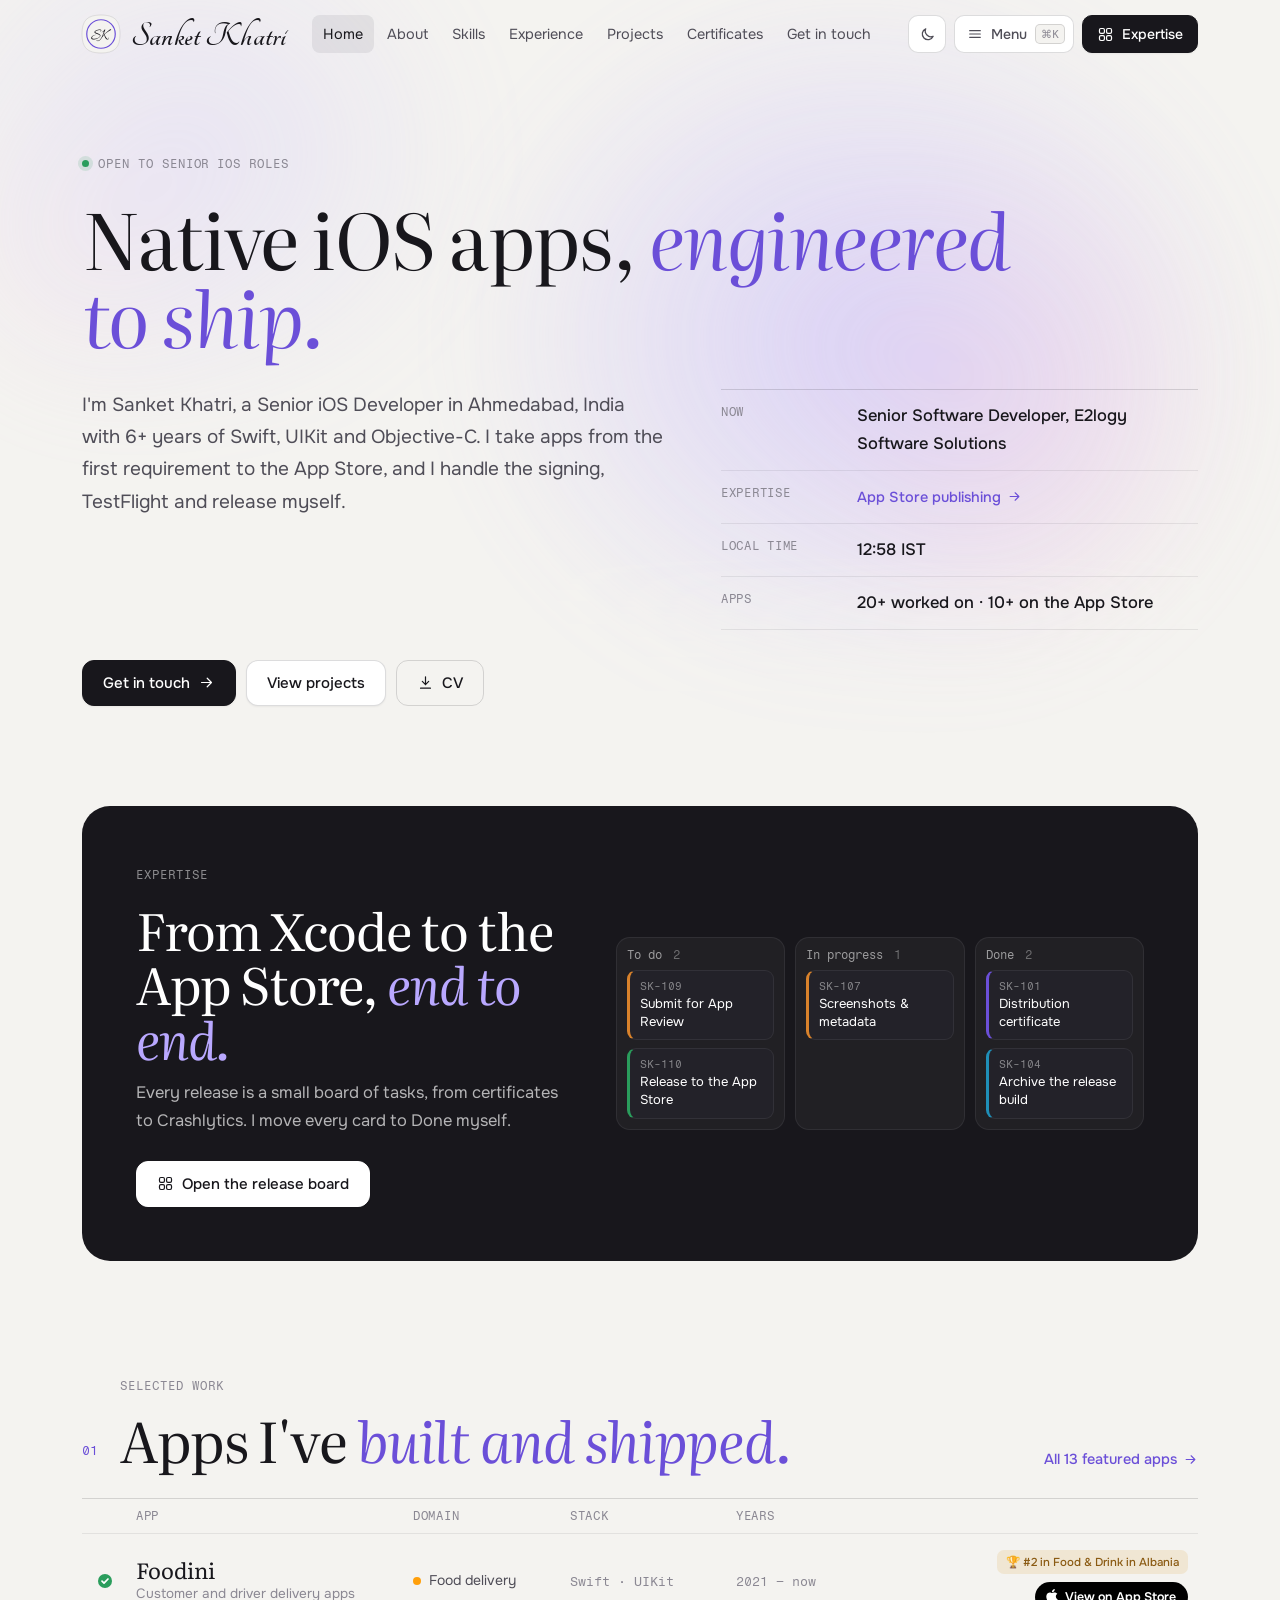
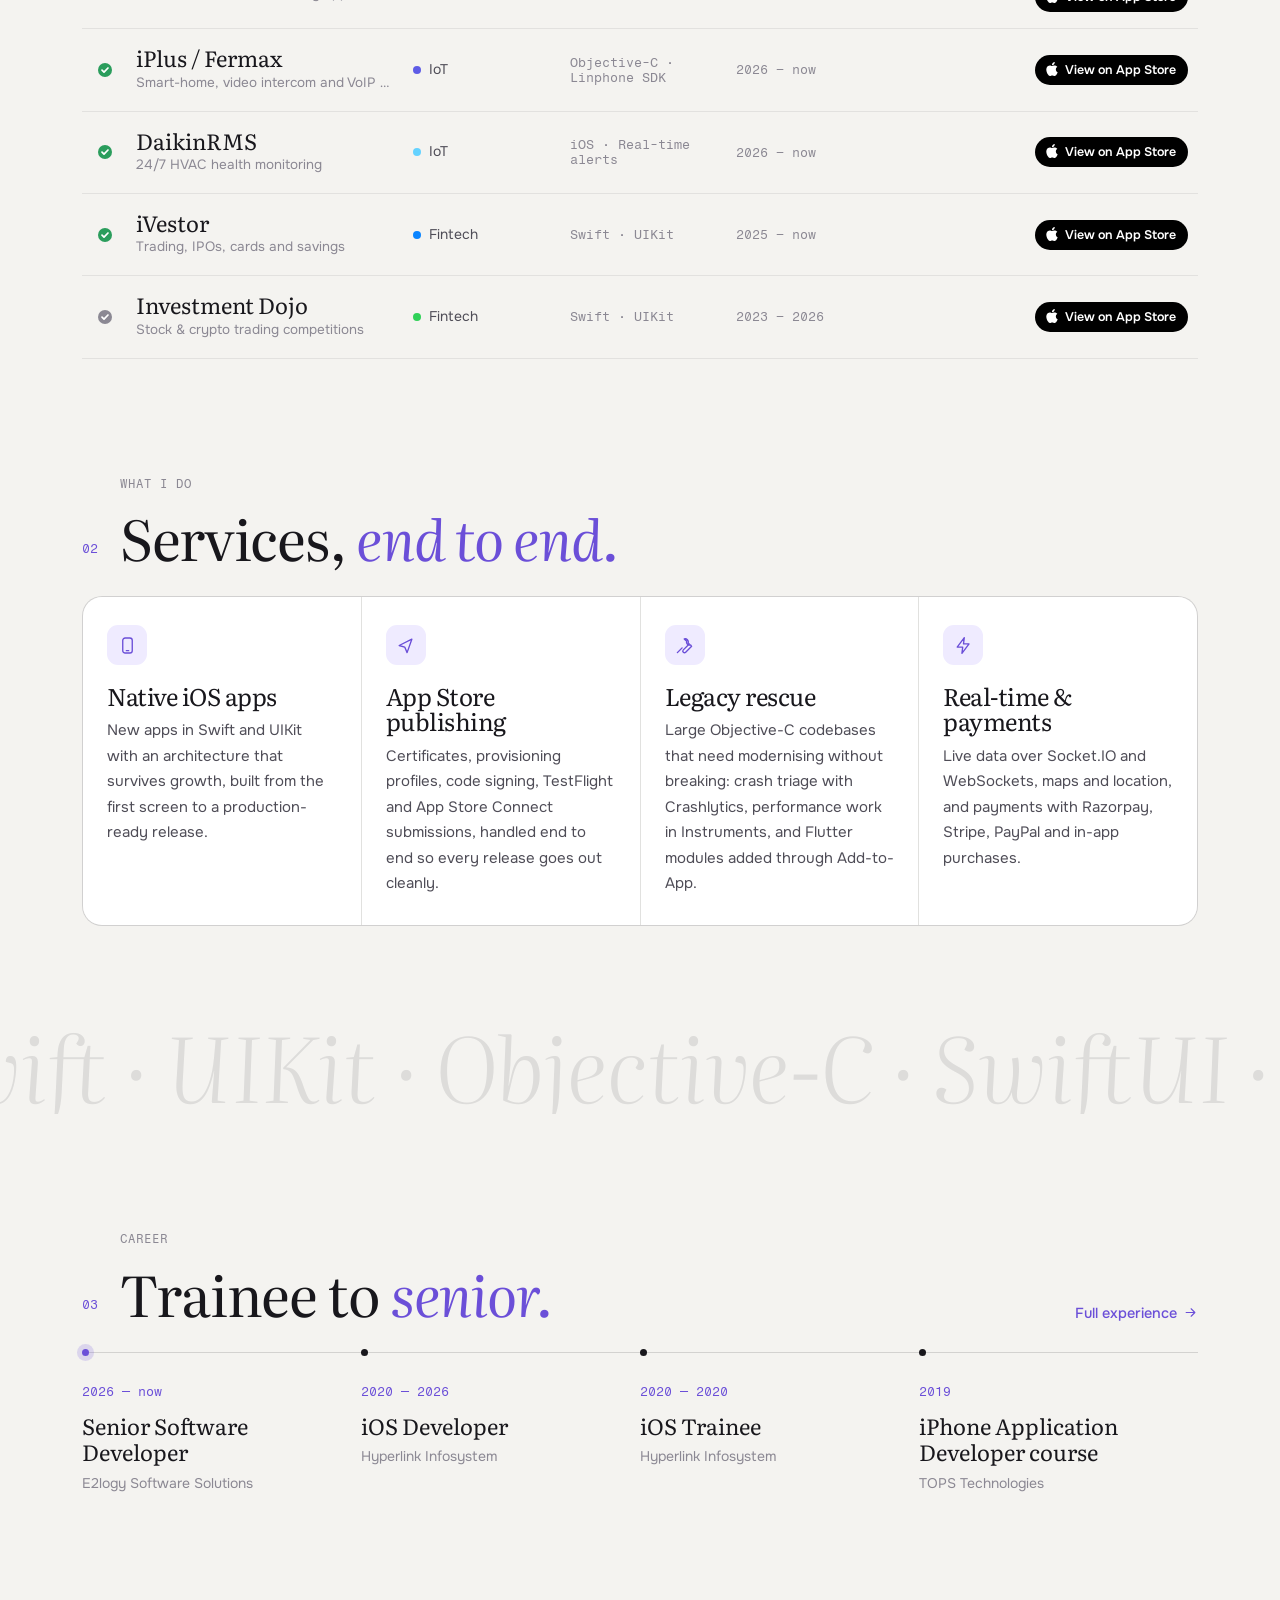
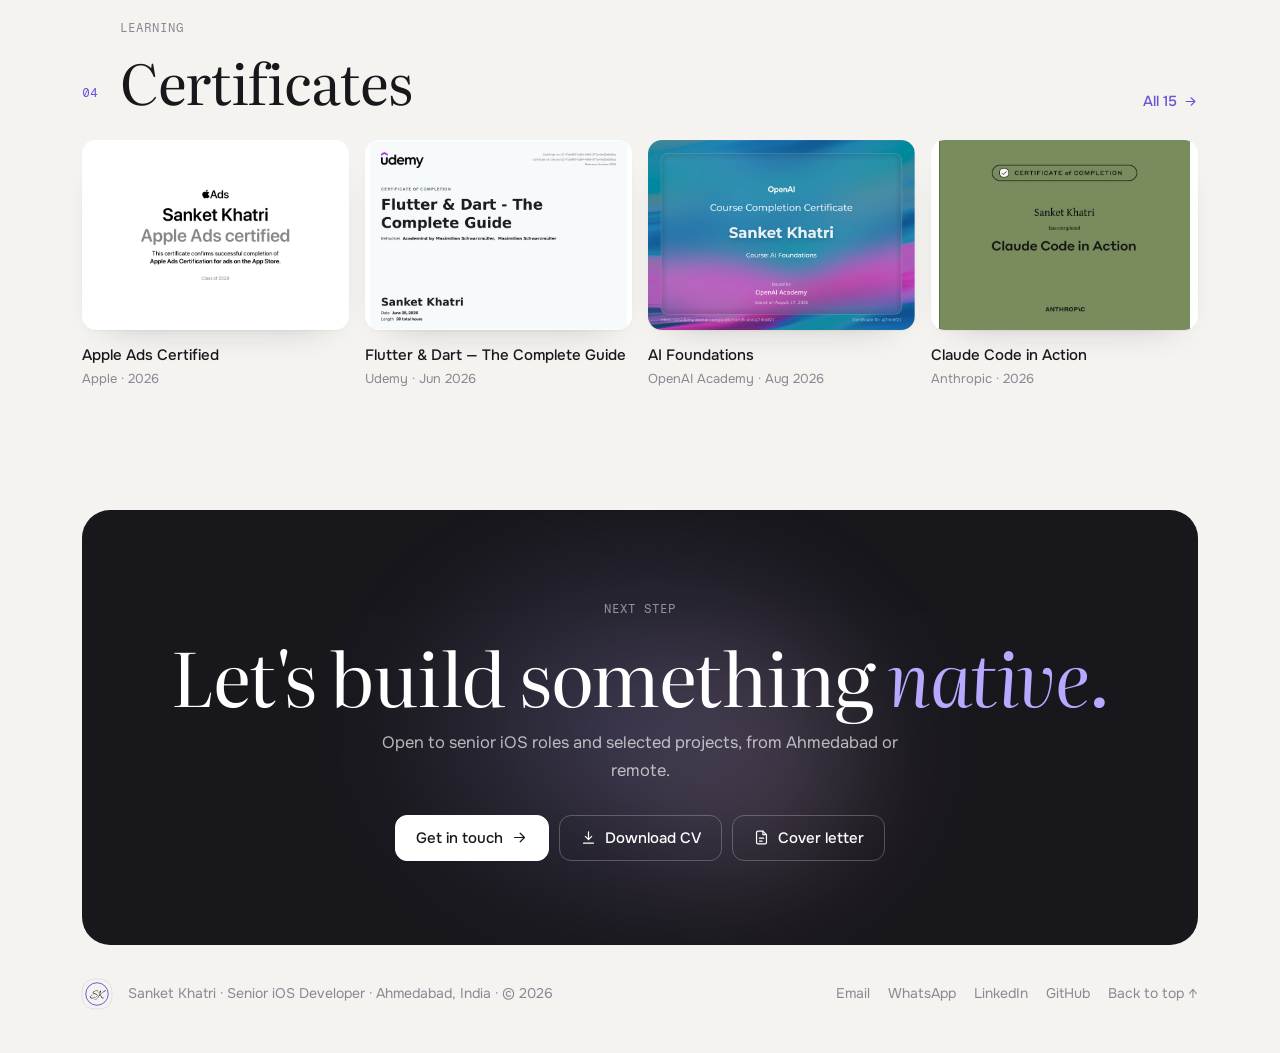
==== commit bf988dd7: "Update CV, skills, projects page and tap effect - New 2-page ATS-friendly CV (assets/Sanket_Khatri_C" ====
--- a/index.html
+++ b/index.html
@@ -28,13 +28,13 @@
   <link rel="preconnect" href="https://fonts.googleapis.com" />
   <link rel="preconnect" href="https://fonts.gstatic.com" crossorigin />
   <link href="https://fonts.googleapis.com/css2?family=Literata:ital,opsz,wght@0,7..72,300;0,7..72,400;0,7..72,500;1,7..72,300;1,7..72,400&family=Onest:wght@400;500;600;700&family=Fragment+Mono&family=Allura&family=Tangerine:wght@700&display=swap" rel="stylesheet" />
-  <link rel="stylesheet" href="site.css?v=31" />
+  <link rel="stylesheet" href="site.css?v=33" />
 </head>
 <body data-page="index">
   <a class="skip" href="#main">Skip to content</a>
   <main id="main"></main>
-  <script src="data.js?v=31"></script>
-  <script src="site.js?v=31"></script>
+  <script src="data.js?v=33"></script>
+  <script src="site.js?v=33"></script>
   <script data-goatcounter="https://sanketkhatri.goatcounter.com/count" async src="https://gc.zgo.at/count.js"></script>
   <script src="track.js" defer></script>
 </body>
--- a/site.css
+++ b/site.css
@@ -825,3 +825,11 @@
 .qrc { --qr-bg: var(--surface); --qr-r: 16px; }
 /* the big email stays whole: only wraps before the @ on very narrow screens */
 .mega { word-break: normal; overflow-wrap: normal; font-size: clamp(24px, 2.7vw, 36px); }
+
+/* tap on empty space: soft ripple */
+.lrip { width: 0; height: 0; }
+.lrip i { position: absolute; left: 0; top: 0; width: 110px; height: 110px; margin: -55px 0 0 -55px; border-radius: 50%; border: 1.5px solid var(--li); opacity: 0; transform: scale(.08); animation: lripR .95s cubic-bezier(.2,.8,.2,1) forwards; }
+.lrip i + i { width: 70px; height: 70px; margin: -35px 0 0 -35px; border-width: 1px; animation-delay: .1s; }
+.lrip b { position: absolute; left: -5px; top: -5px; width: 10px; height: 10px; border-radius: 50%; background: var(--li); opacity: .5; animation: lripD .6s ease forwards; }
+@keyframes lripR { 0% { opacity: .7; transform: scale(.08); } 100% { opacity: 0; transform: scale(1); } }
+@keyframes lripD { to { opacity: 0; transform: scale(.4); } }
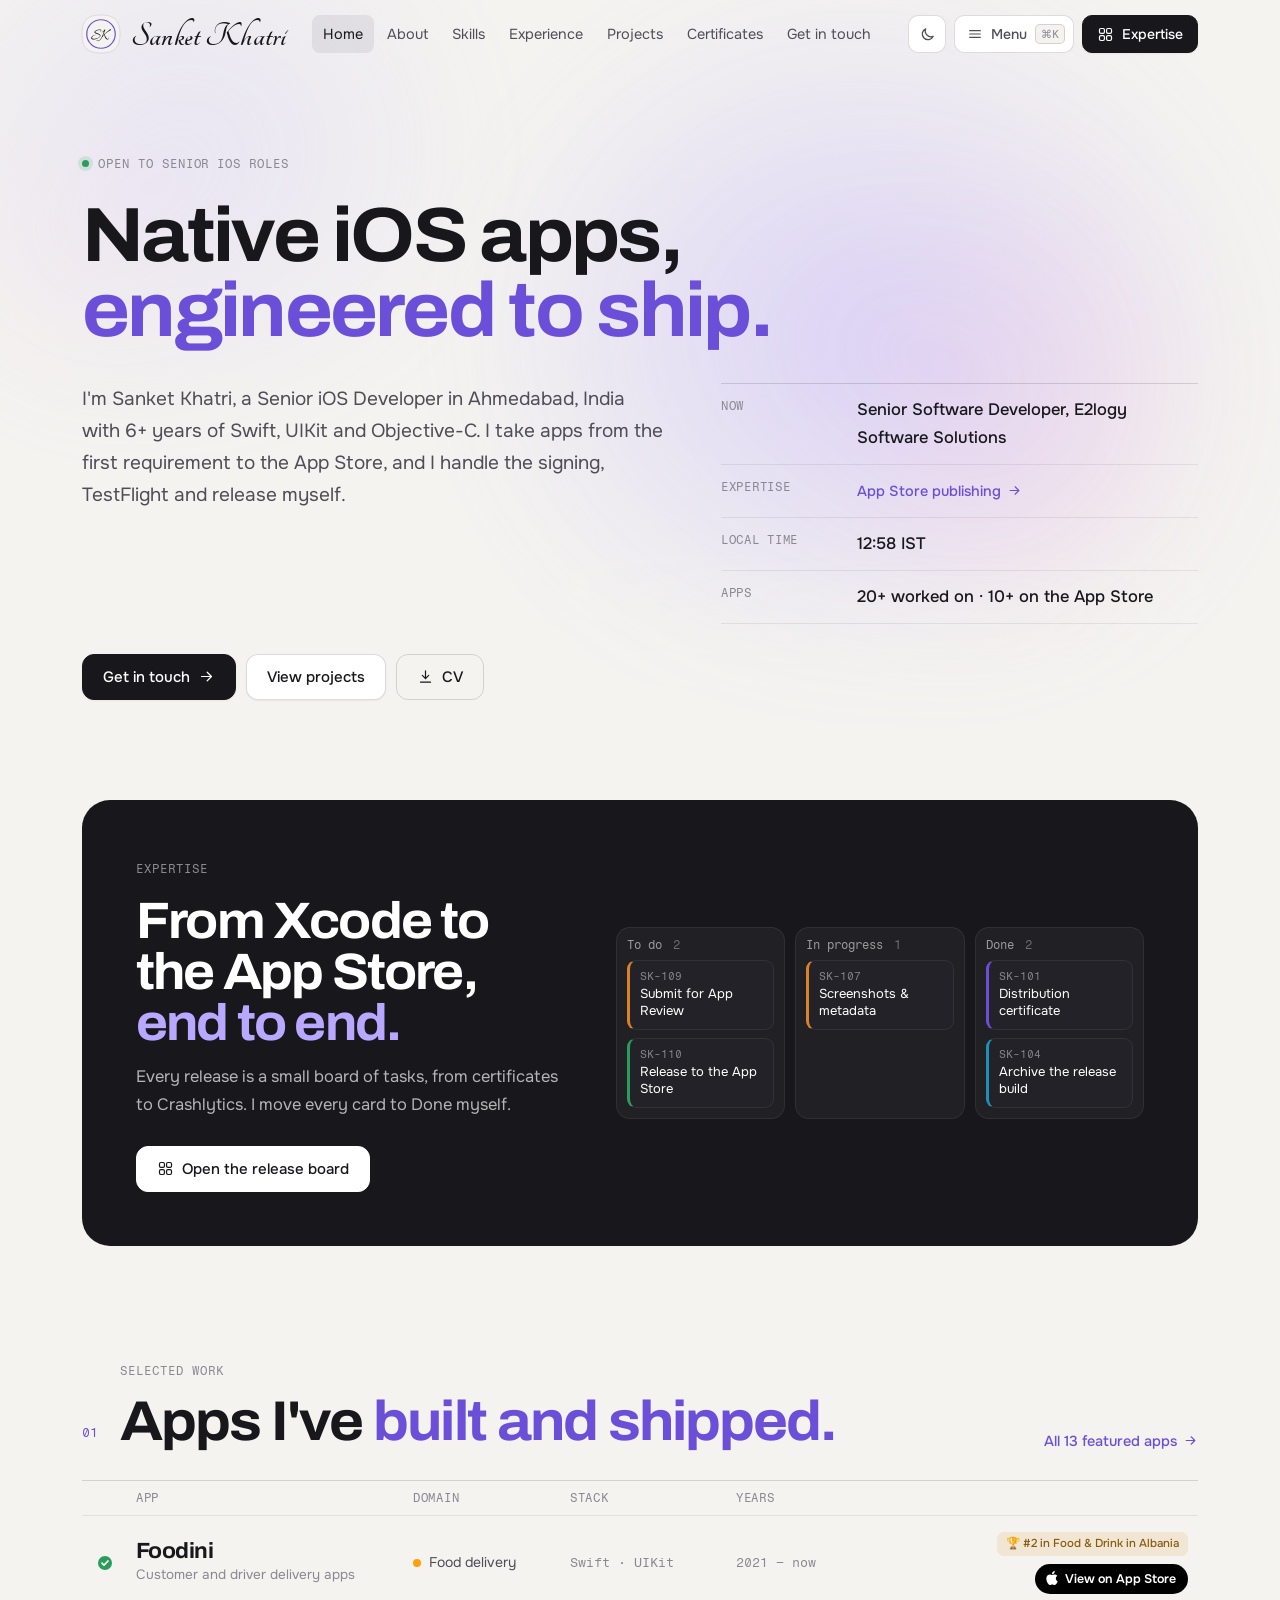
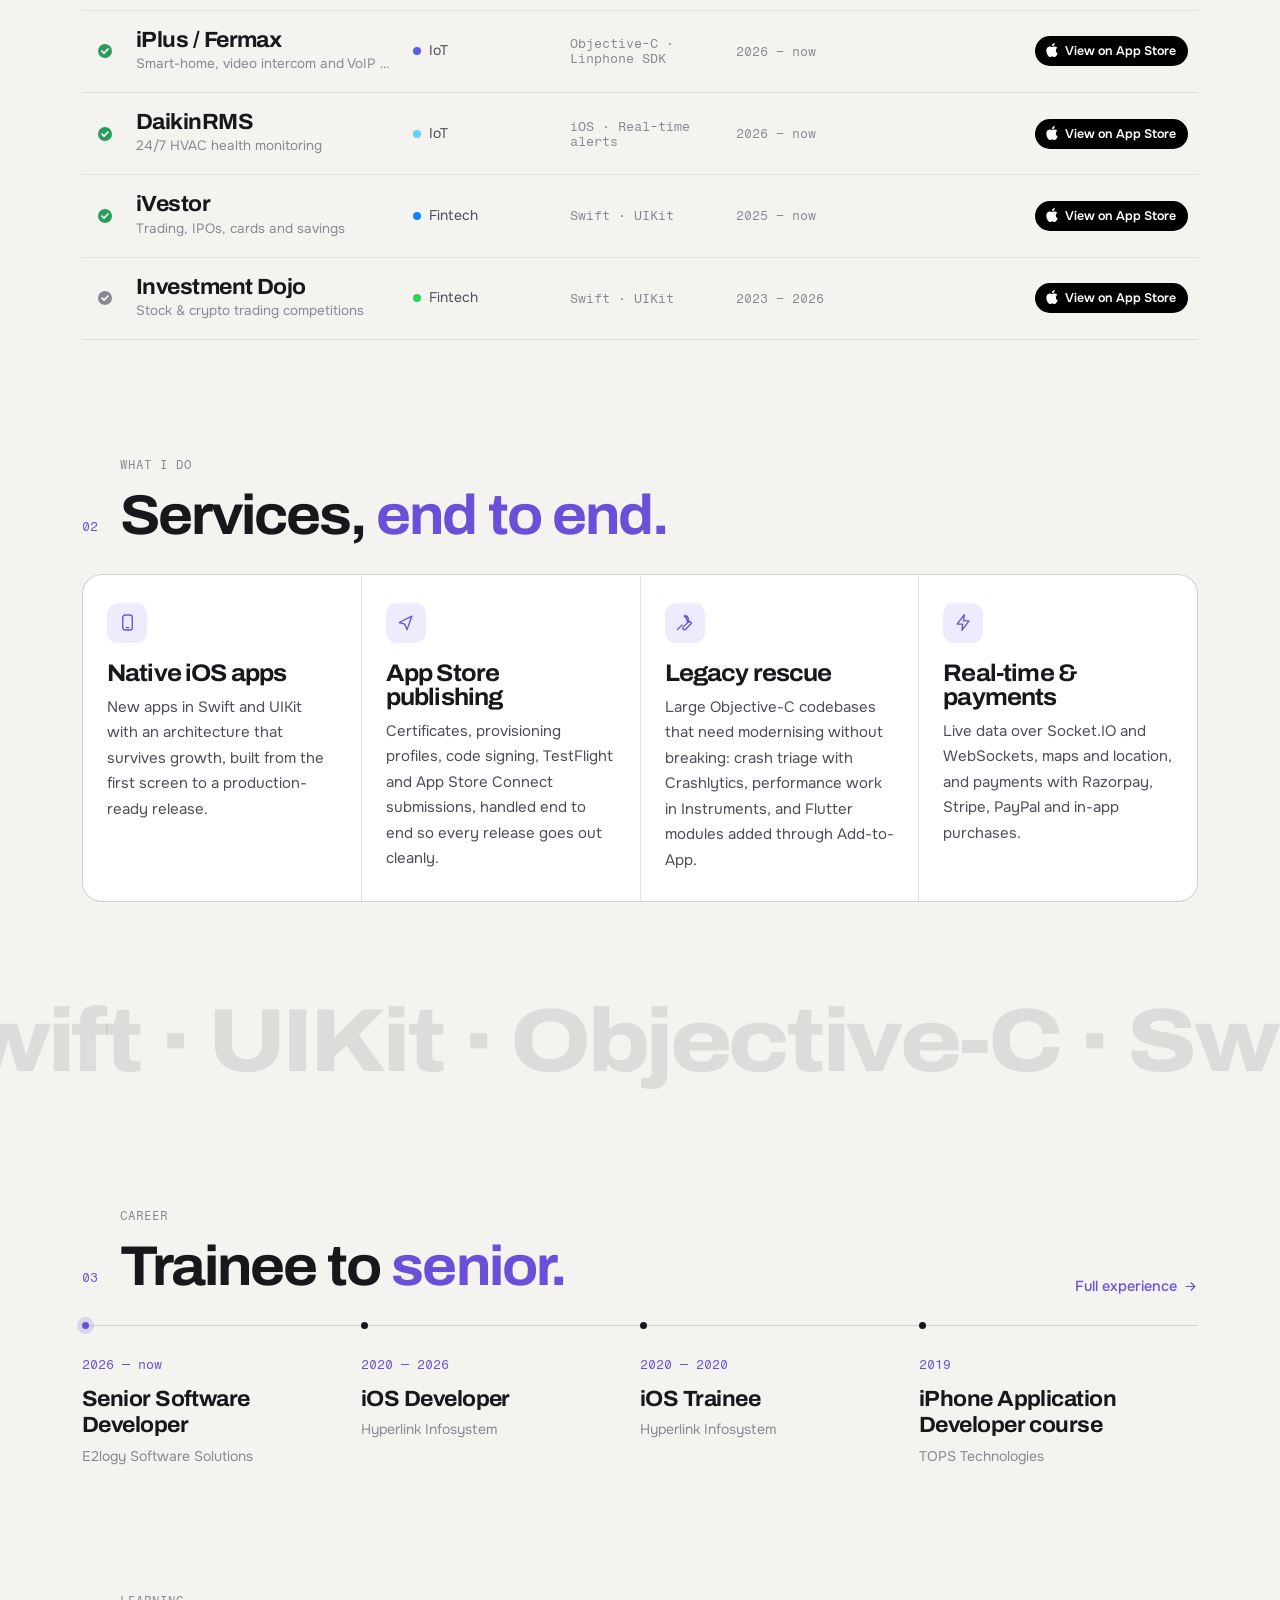
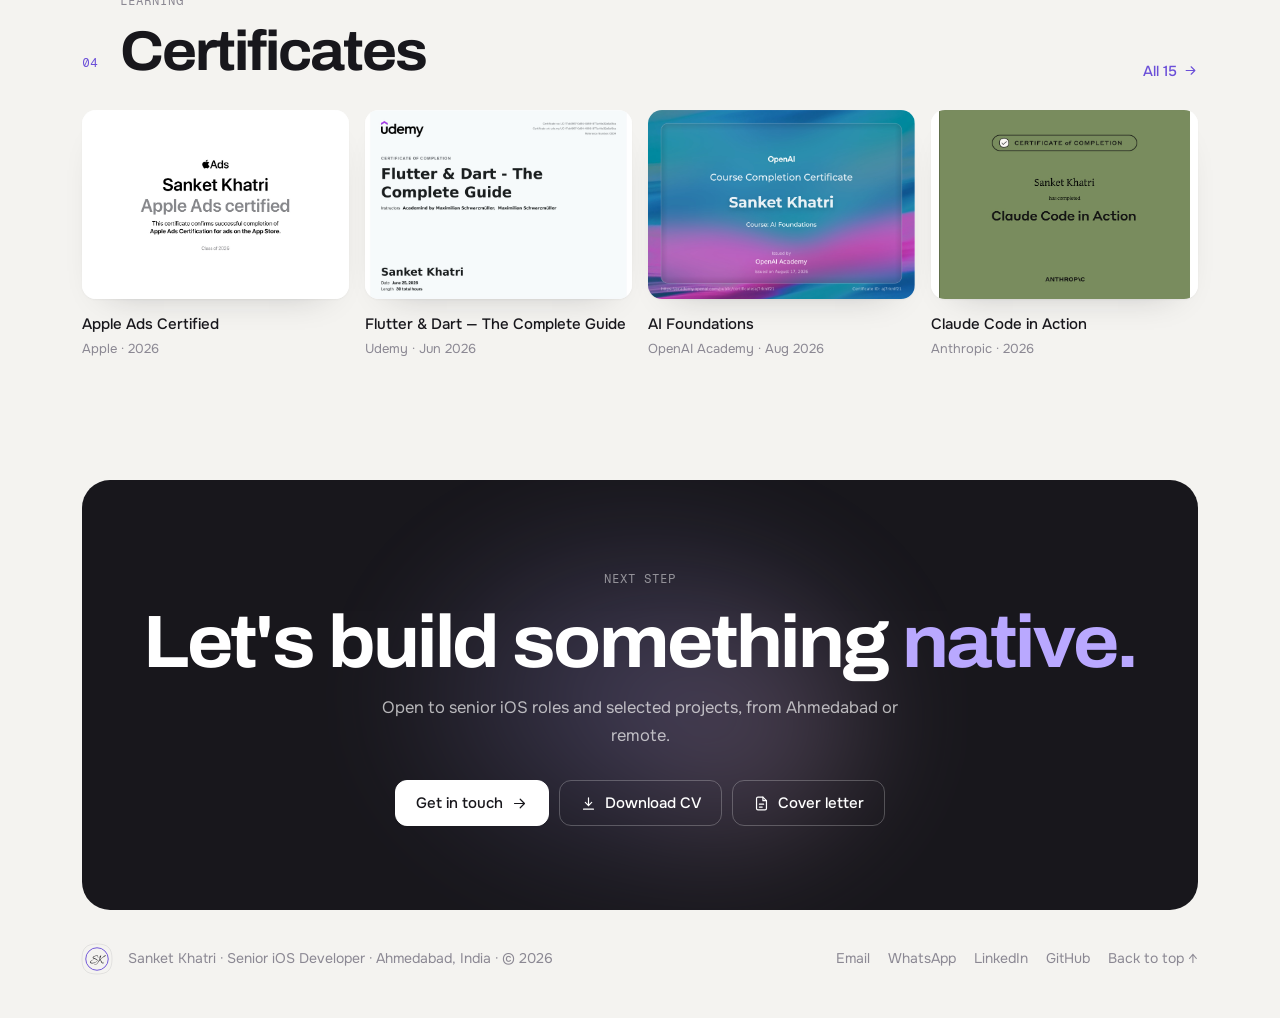
==== commit 07cedc82: "Simpler headings, Expertise text and open Experience rows - Headings use Archivo bold (from the Embe" ====
--- a/index.html
+++ b/index.html
@@ -27,14 +27,14 @@
   <link rel="apple-touch-icon" href="apple-touch-icon.png" />
   <link rel="preconnect" href="https://fonts.googleapis.com" />
   <link rel="preconnect" href="https://fonts.gstatic.com" crossorigin />
-  <link href="https://fonts.googleapis.com/css2?family=Literata:ital,opsz,wght@0,7..72,300;0,7..72,400;0,7..72,500;1,7..72,300;1,7..72,400&family=Onest:wght@400;500;600;700&family=Fragment+Mono&family=Allura&family=Tangerine:wght@700&display=swap" rel="stylesheet" />
-  <link rel="stylesheet" href="site.css?v=33" />
+  <link href="https://fonts.googleapis.com/css2?family=Archivo:wdth,wght@62..125,100..900&family=Onest:wght@400;500;600;700&family=Fragment+Mono&family=Allura&family=Tangerine:wght@700&display=swap" rel="stylesheet" />
+  <link rel="stylesheet" href="site.css?v=36" />
 </head>
 <body data-page="index">
   <a class="skip" href="#main">Skip to content</a>
   <main id="main"></main>
-  <script src="data.js?v=33"></script>
-  <script src="site.js?v=33"></script>
+  <script src="data.js?v=36"></script>
+  <script src="site.js?v=36"></script>
   <script data-goatcounter="https://sanketkhatri.goatcounter.com/count" async src="https://gc.zgo.at/count.js"></script>
   <script src="track.js" defer></script>
 </body>
--- a/site.css
+++ b/site.css
@@ -833,3 +833,16 @@
 .lrip b { position: absolute; left: -5px; top: -5px; width: 10px; height: 10px; border-radius: 50%; background: var(--li); opacity: .5; animation: lripD .6s ease forwards; }
 @keyframes lripR { 0% { opacity: .7; transform: scale(.08); } 100% { opacity: 0; transform: scale(1); } }
 @keyframes lripD { to { opacity: 0; transform: scale(.4); } }
+
+/* ===== headings in Ember's Archivo bold (2026-11-24) ===== */
+:root { --serif: 'Archivo', 'Helvetica Neue', Arial, sans-serif; }
+h1, h2, h3, .letter h2, .bt h3 { font-weight: 700; font-stretch: 106%; letter-spacing: -.035em; line-height: 1; }
+em { font-style: normal; }
+.hero h1 { line-height: .98; }
+.hero h1 em { display: block; }
+.t-name b, .tl-i b, .os b, .ed b, .kb-stats b, .xa-h b, .tfx-c b { font-weight: 700; font-stretch: 104%; letter-spacing: -.025em; }
+.kv.strip dd, .mega { font-weight: 600; letter-spacing: -.02em; }
+.words span { font-style: normal; font-weight: 800; font-stretch: 112%; letter-spacing: -.04em; }
+.m-idx, .kc-av, .mk, .ssw.core, .bt-reel, .ss-note i, .ss-key i { font-style: normal; }
+.m-idx { font-weight: 700; }
+.bt-roll, .bt-reel { font-weight: 700; letter-spacing: -.03em; }
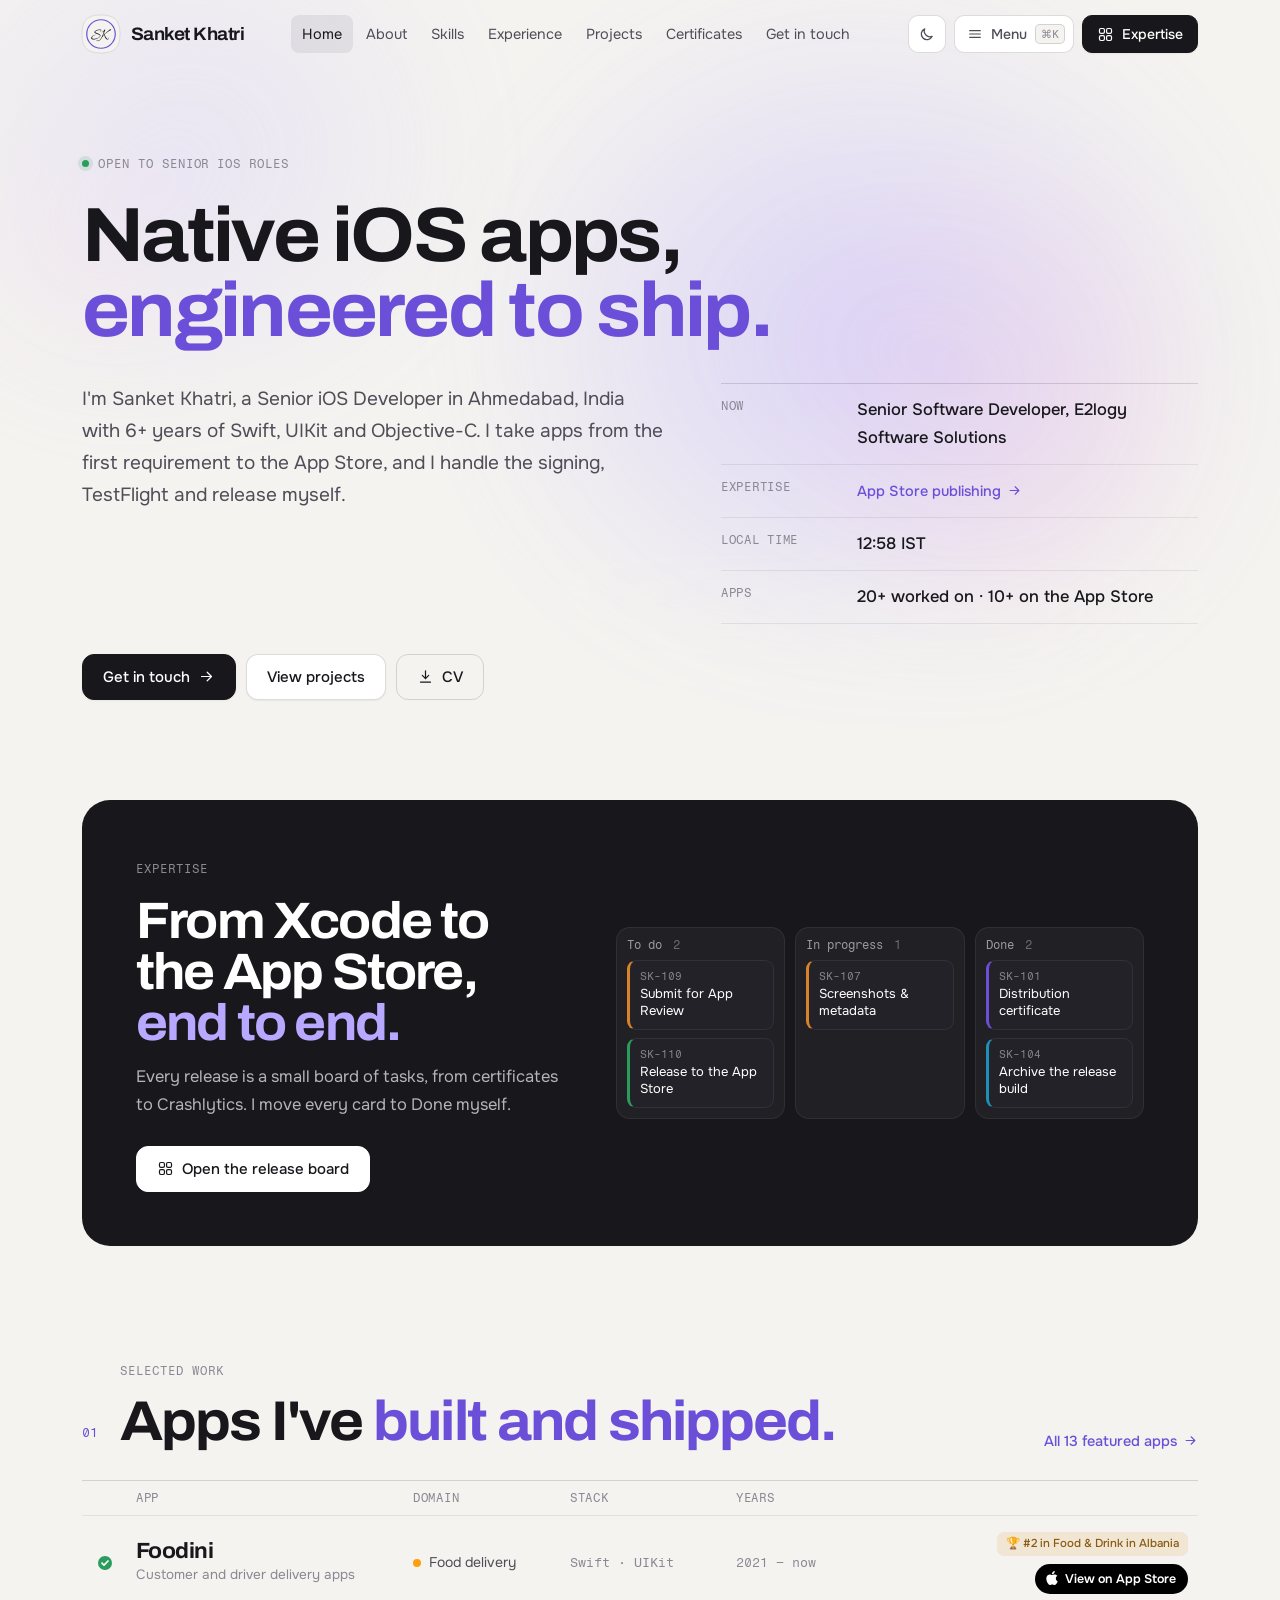
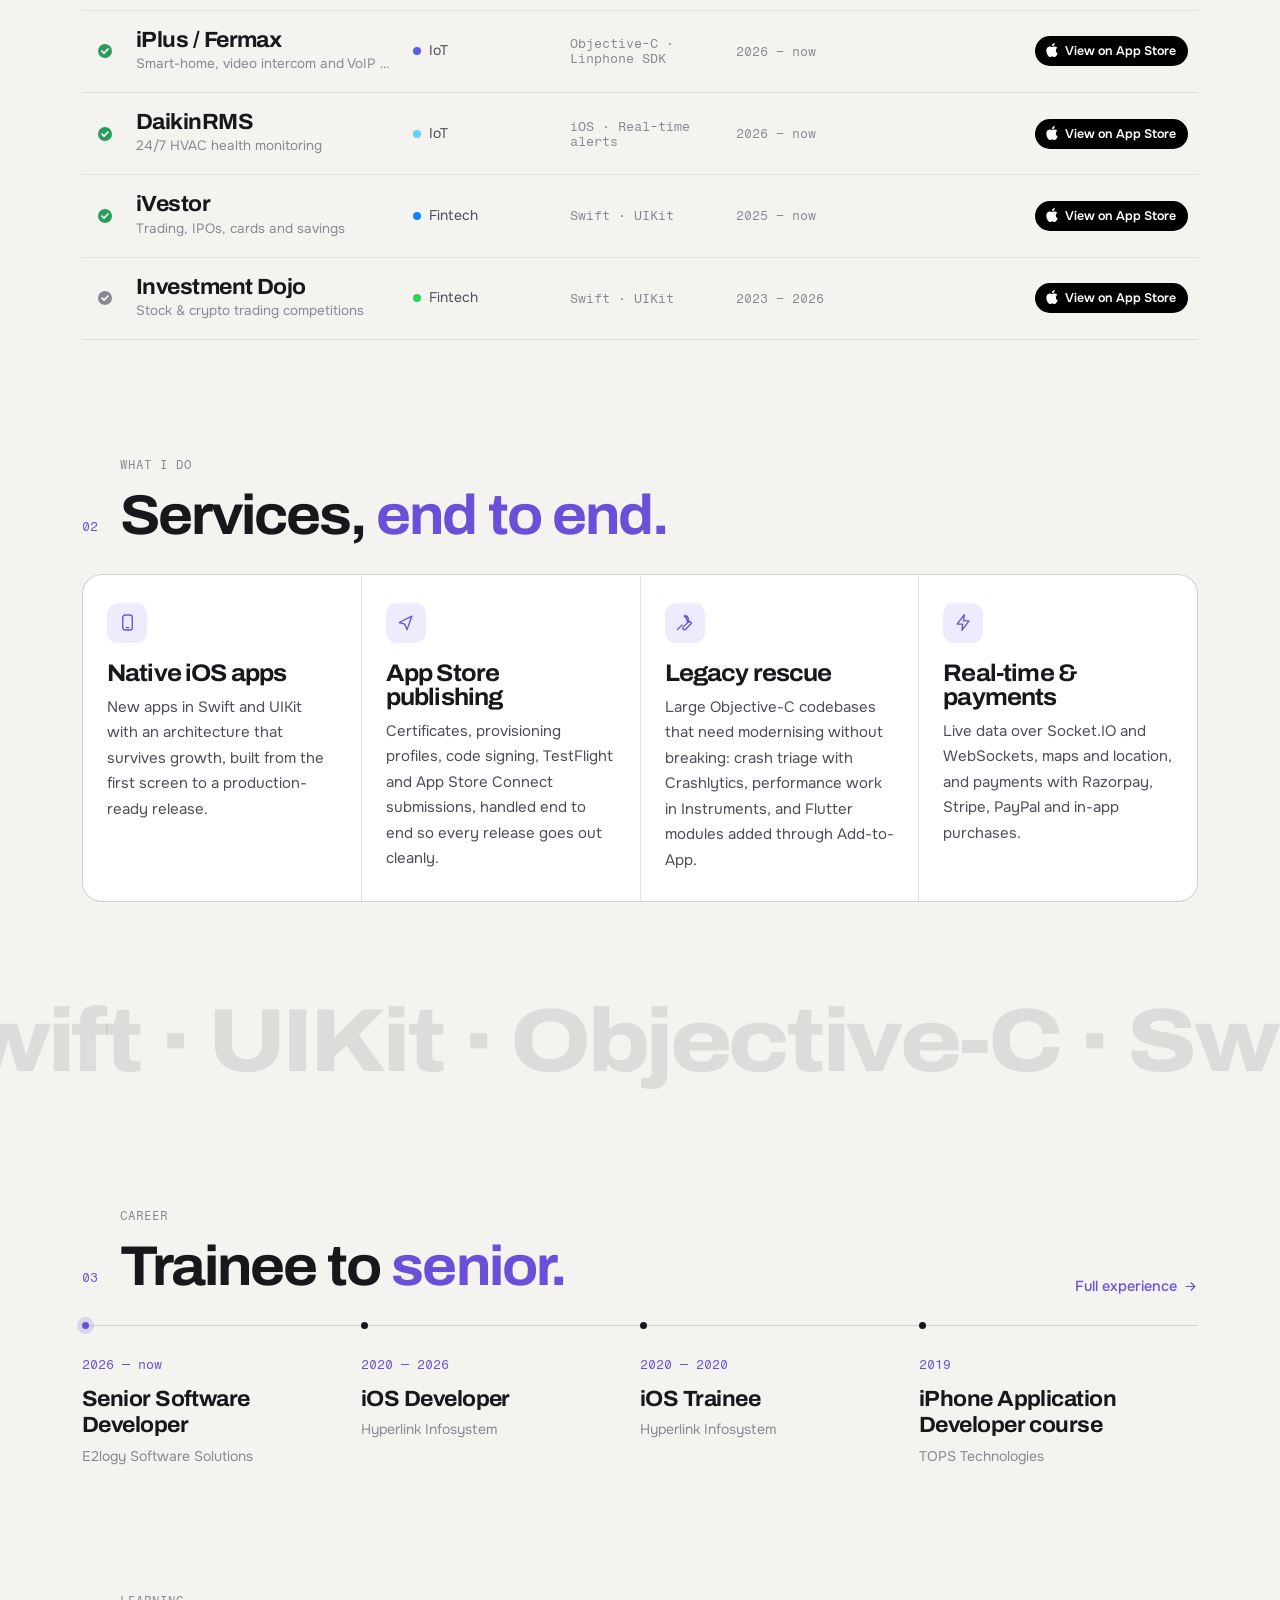
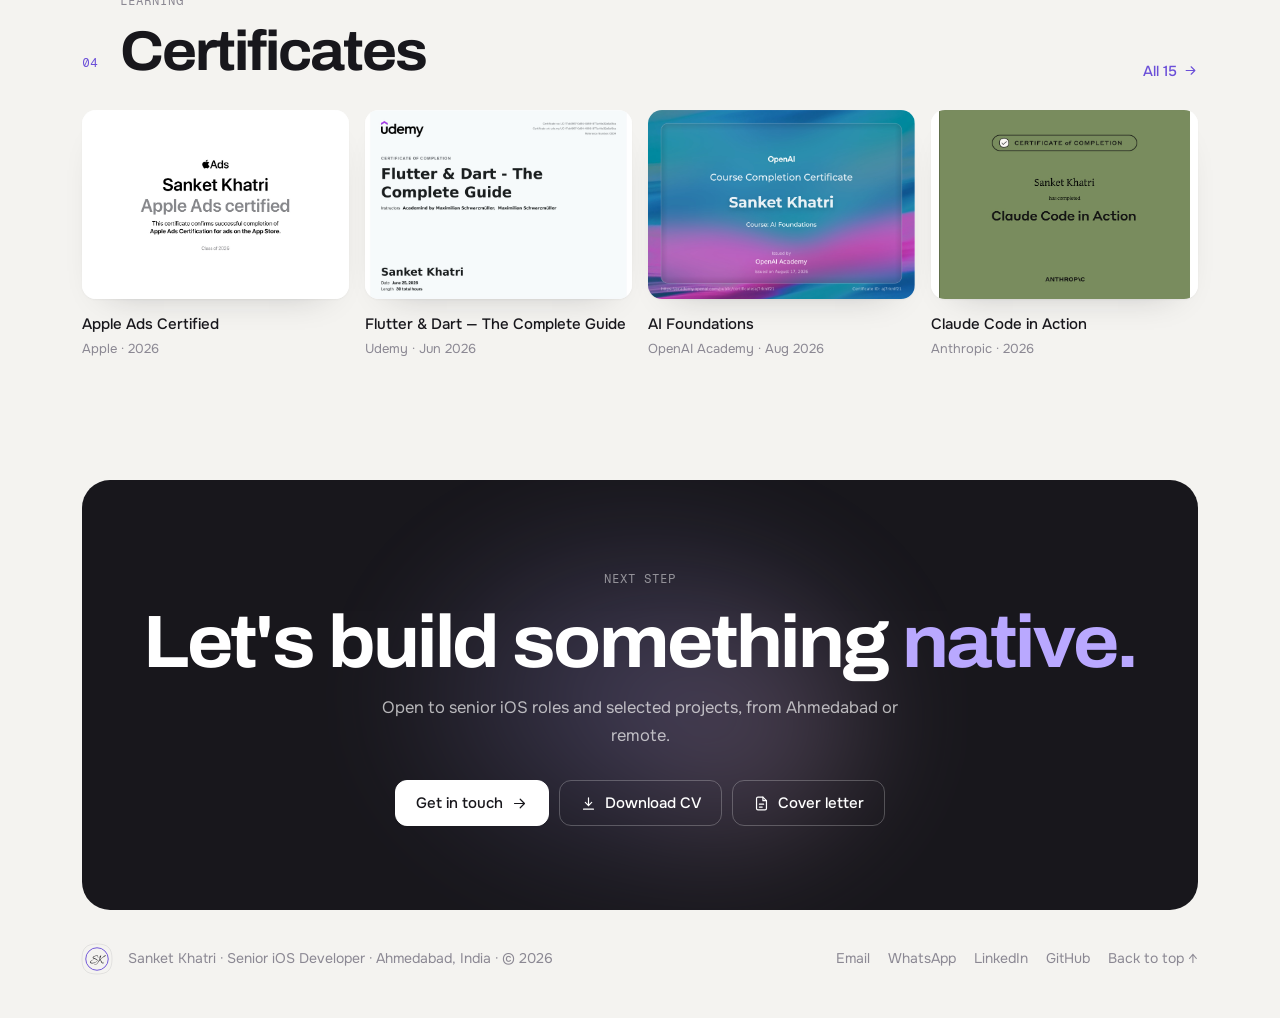
==== commit fce13eab: "Header name in a simple font - The name beside the SK logo now uses Archivo semibold, matching the  " ====
--- a/index.html
+++ b/index.html
@@ -27,14 +27,14 @@
   <link rel="apple-touch-icon" href="apple-touch-icon.png" />
   <link rel="preconnect" href="https://fonts.googleapis.com" />
   <link rel="preconnect" href="https://fonts.gstatic.com" crossorigin />
-  <link href="https://fonts.googleapis.com/css2?family=Archivo:wdth,wght@62..125,100..900&family=Onest:wght@400;500;600;700&family=Fragment+Mono&family=Allura&family=Tangerine:wght@700&display=swap" rel="stylesheet" />
-  <link rel="stylesheet" href="site.css?v=36" />
+  <link href="https://fonts.googleapis.com/css2?family=Archivo:wdth,wght@62..125,100..900&family=Onest:wght@400;500;600;700&family=Fragment+Mono&family=Allura&display=swap" rel="stylesheet" />
+  <link rel="stylesheet" href="site.css?v=37" />
 </head>
 <body data-page="index">
   <a class="skip" href="#main">Skip to content</a>
   <main id="main"></main>
-  <script src="data.js?v=36"></script>
-  <script src="site.js?v=36"></script>
+  <script src="data.js?v=37"></script>
+  <script src="site.js?v=37"></script>
   <script data-goatcounter="https://sanketkhatri.goatcounter.com/count" async src="https://gc.zgo.at/count.js"></script>
   <script src="track.js" defer></script>
 </body>
--- a/site.css
+++ b/site.css
@@ -846,3 +846,7 @@
 .m-idx, .kc-av, .mk, .ssw.core, .bt-reel, .ss-note i, .ss-key i { font-style: normal; }
 .m-idx { font-weight: 700; }
 .bt-roll, .bt-reel { font-weight: 700; letter-spacing: -.03em; }
+
+/* ===== header name in Archivo semibold (2026-11-24) ===== */
+.wmk-s, .wm .wmk-s { font: 650 18px/1 'Archivo', sans-serif; font-stretch: 106%; letter-spacing: -.03em; padding-top: 0; }
+@media (max-width: 760px) { .wm .wmk-s { font-size: 17px; } }
